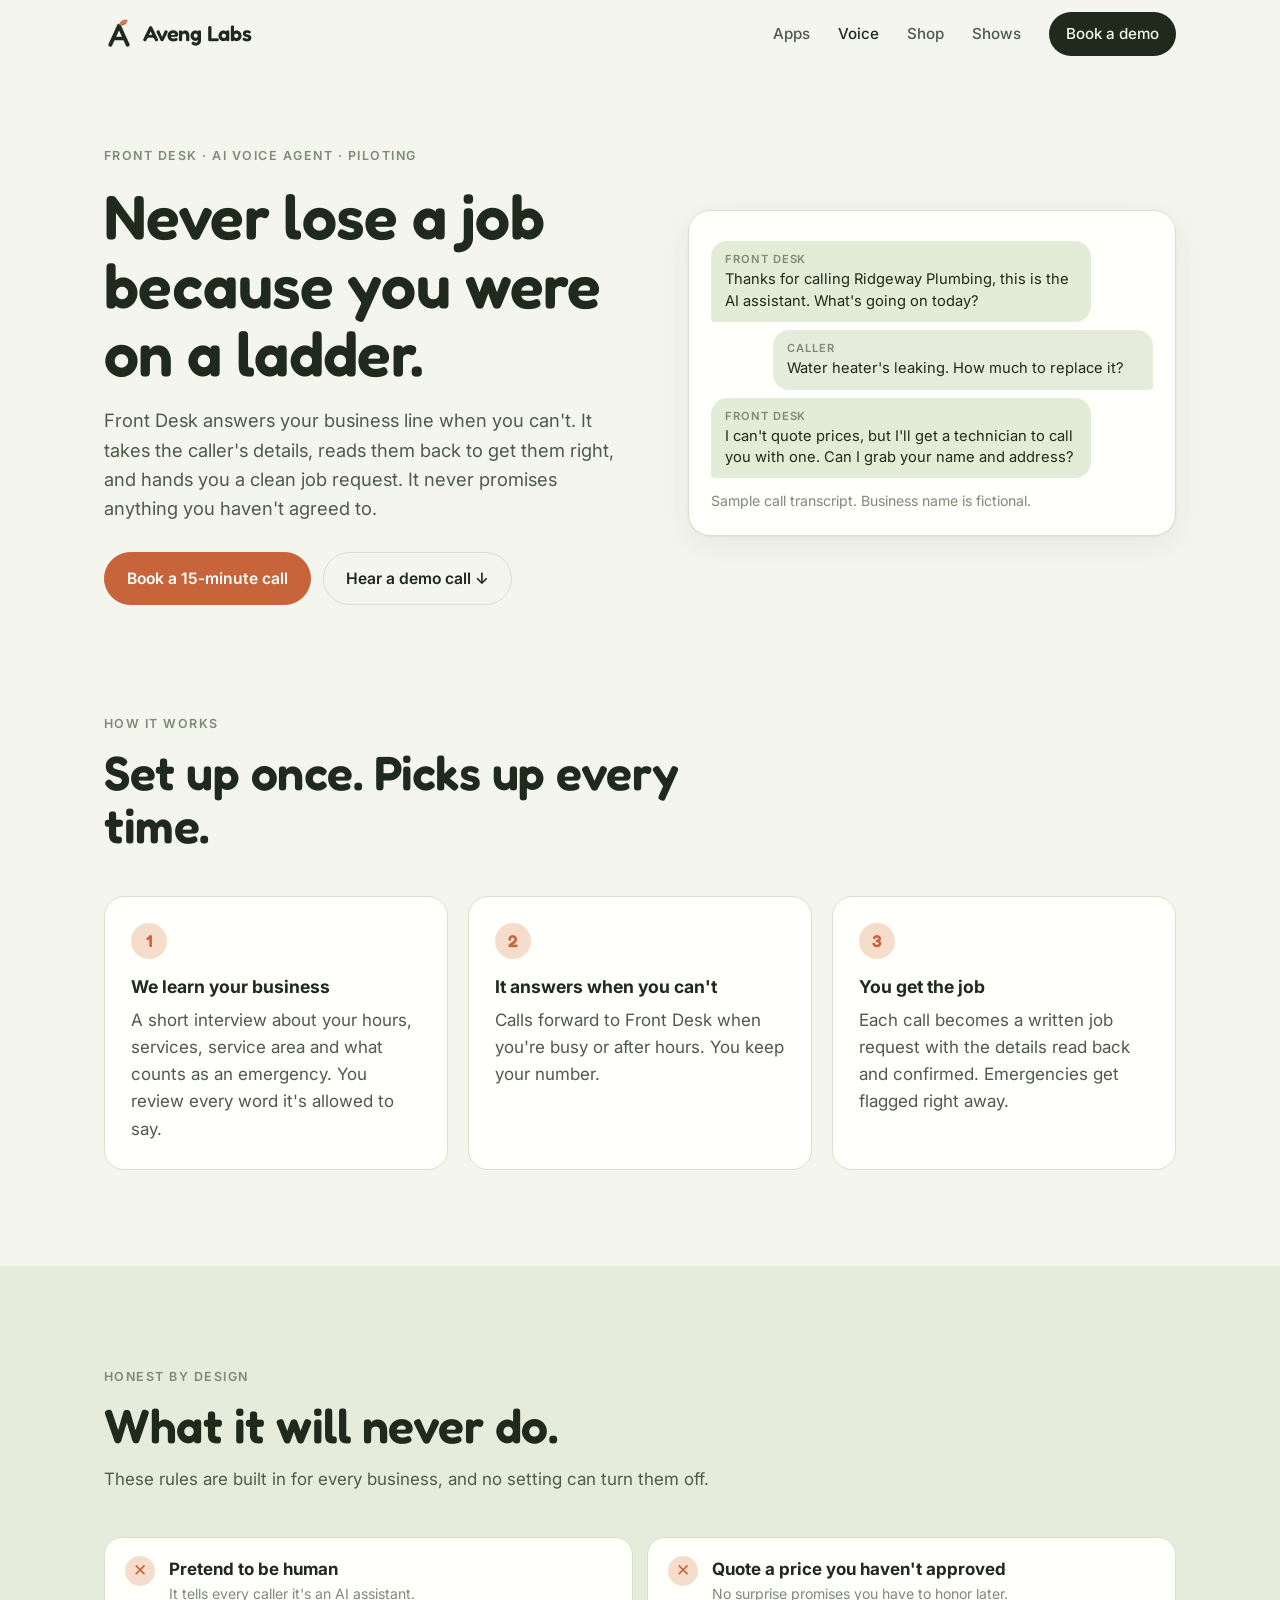
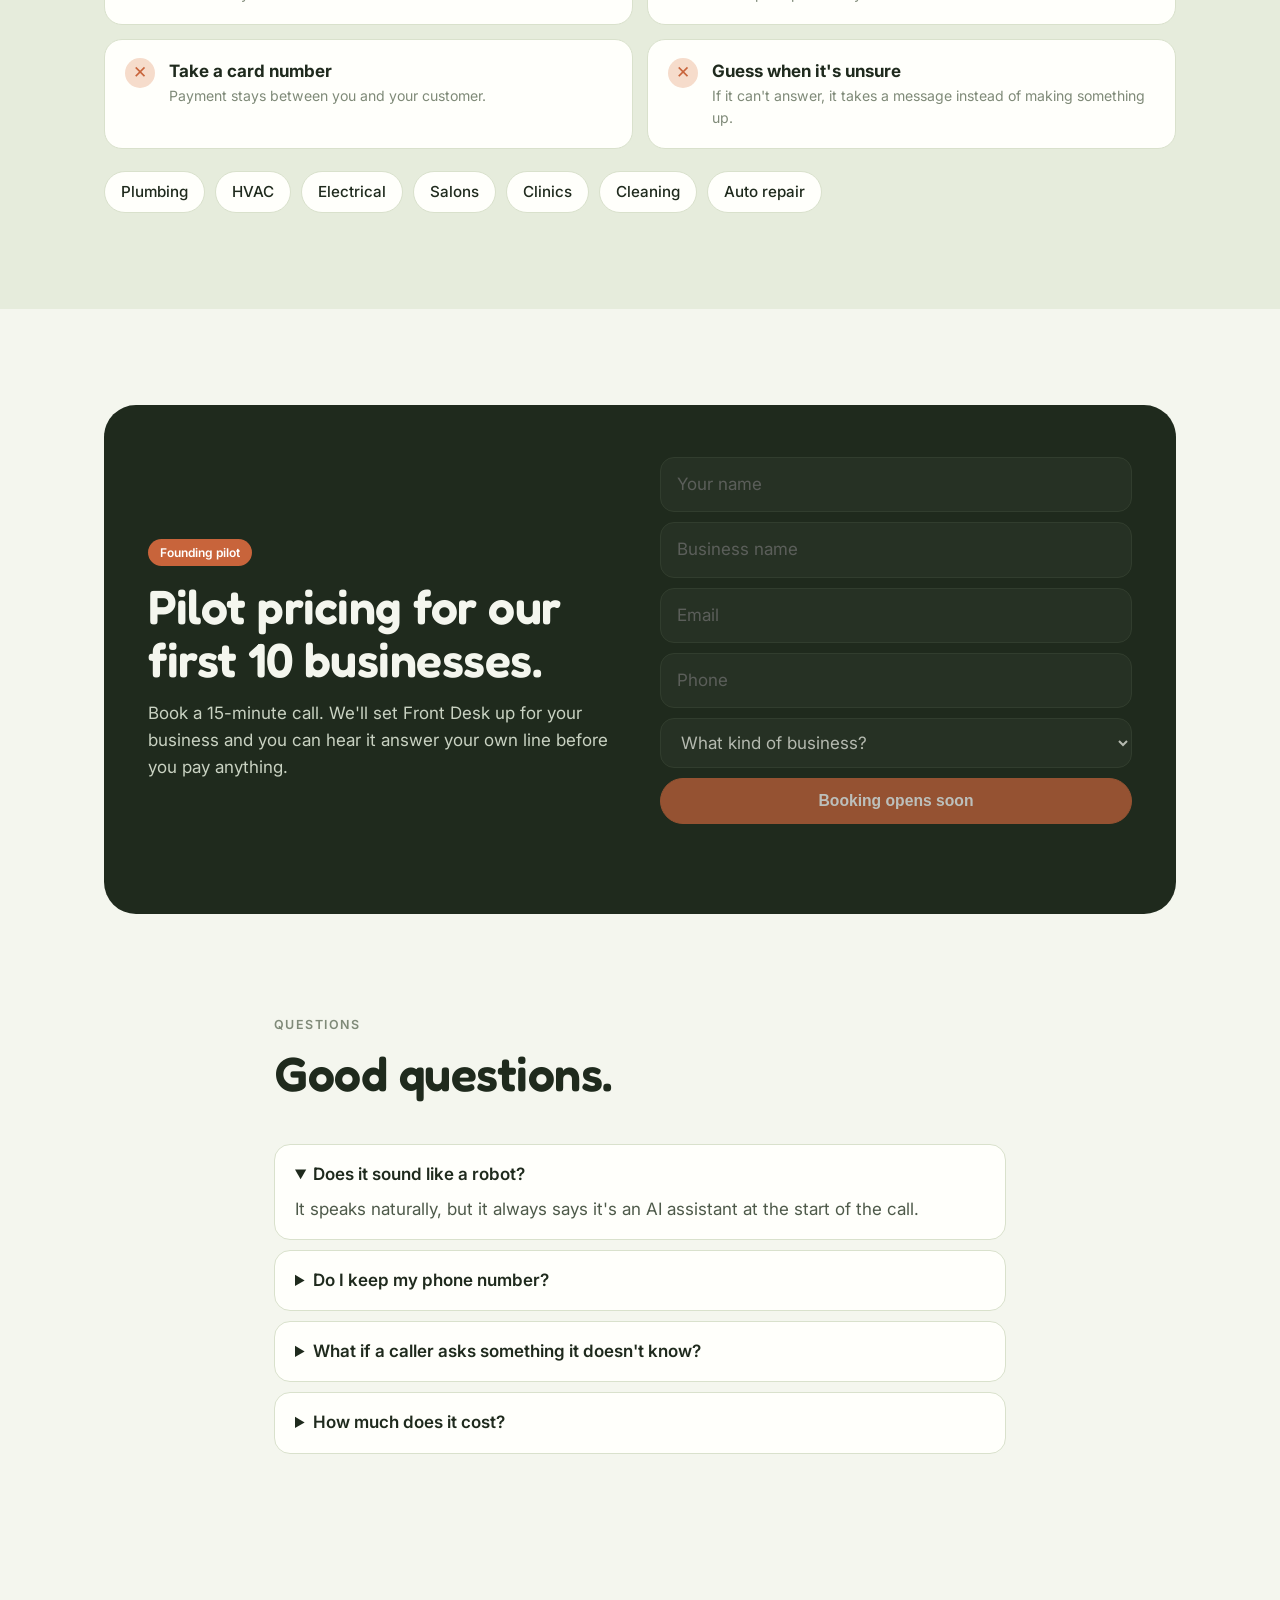
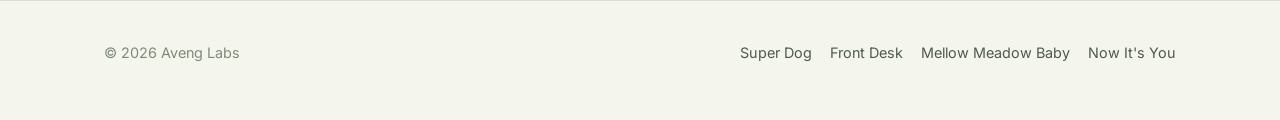
==== apps/front-desk.html @ a747bcb9 "feat: Front Desk page Co-Authored-By: Claude Opus 5.5 <noreply@anthropic.com>" ====
<!doctype html>
<html lang="en">
<head>
  <meta charset="utf-8">
  <meta name="viewport" content="width=device-width, initial-scale=1">
  <title>Front Desk: an AI front desk for local businesses</title>
  <meta name="description" content="Front Desk answers your business line when you can't. It takes the caller's details, reads them back, and hands you a clean job request. It never promises anything you haven't agreed to.">
  <meta property="og:title" content="Front Desk by Aveng Labs">
  <meta property="og:description" content="An AI front desk for local businesses. Never lose a job because you were on a ladder.">
  <meta property="og:image" content="https://vamshishakamuri.github.io/aveng-labs/img/brand/avatar-1024.png">
  <link rel="icon" href="../img/brand/favicon.svg" type="image/svg+xml">
  <link rel="icon" href="../img/brand/favicon-32.png" sizes="32x32" type="image/png">
  <link rel="apple-touch-icon" href="../img/brand/apple-touch-icon.png">
  <link rel="preconnect" href="https://fonts.googleapis.com">
  <link rel="preconnect" href="https://fonts.gstatic.com" crossorigin>
  <link href="https://fonts.googleapis.com/css2?family=Fredoka:wght@500;600&family=Inter:wght@400;500;600&display=swap" rel="stylesheet">
  <link rel="stylesheet" href="../styles.css">
</head>
<body>

<nav class="nav">
  <div class="wrap">
    <a class="brand" href="../"><svg xmlns="http://www.w3.org/2000/svg" viewBox="0 0 64 64" aria-hidden="true" focusable="false"><path d="M13.5 55 L32 14.5 L50.5 55" fill="none" stroke="#1f2a1d" stroke-width="8.5" stroke-linecap="round" stroke-linejoin="round"/><path d="M22 41.5 H42" fill="none" stroke="#1f2a1d" stroke-width="7.5" stroke-linecap="round"/><path d="M32.5 13 C33 5 40.5 0.5 50 1.5 C49.5 10.5 42 15.5 32.5 13 Z" fill="#c8643b"/><path d="M34 12 C38 9 42 6.5 46 4.5" fill="none" stroke="#f4c2a8" stroke-width="1.4" stroke-linecap="round"/></svg>
Aveng Labs</a>
    <div class="nav-links" id="site-menu">
      <a href="../#shelf">Apps</a>
      <a href="front-desk.html" aria-current="page">Voice</a>
      <a href="https://mellowmeadowbaby.com" target="_blank" rel="noopener">Shop</a>
      <a href="https://www.youtube.com/@NowItsYouShow" target="_blank" rel="noopener">Shows</a>
      <a class="btn btn-dark btn-sm" href="#book">Book a demo</a>
    </div>
    <button class="menu-btn" aria-label="Menu" aria-expanded="false" aria-controls="site-menu">☰</button>
  </div>
</nav>

<header class="fd-hero"><div class="wrap">
  <div>
    <span class="eyebrow">Front Desk · AI voice agent · Piloting</span>
    <h1>Never lose a job because you were on a ladder.</h1>
    <p class="lead">Front Desk answers your business line when you can't. It takes the caller's details, reads them back to get them right, and hands you a clean job request. It never promises anything you haven't agreed to.</p>
    <div class="ctas"><a class="btn btn-accent" href="#book">Book a 15-minute call</a><a class="btn btn-ghost" href="#demo">Hear a demo call ↓</a></div>
  </div>
  <div class="call" id="demo">
    <div class="call-top" data-player hidden><audio controls preload="none"></audio></div>
    <div class="bub ai"><span class="who">Front Desk</span>Thanks for calling Ridgeway Plumbing, this is the AI assistant. What's going on today?</div>
    <div class="bub caller"><span class="who">Caller</span>Water heater's leaking. How much to replace it?</div>
    <div class="bub ai"><span class="who">Front Desk</span>I can't quote prices, but I'll get a technician to call you with one. Can I grab your name and address?</div>
    <p class="small muted" style="margin-top:12px"><span data-demo-label>Sample call transcript</span>. Business name is fictional.</p>
  </div>
</div></header>

<section style="padding-top:40px"><div class="wrap">
  <div class="section-head"><span class="eyebrow">How it works</span><h2>Set up once. Picks up every time.</h2></div>
  <div class="steps">
    <div class="step"><span class="num">1</span><b>We learn your business</b><p class="muted">A short interview about your hours, services, service area and what counts as an emergency. You review every word it's allowed to say.</p></div>
    <div class="step"><span class="num">2</span><b>It answers when you can't</b><p class="muted">Calls forward to Front Desk when you're busy or after hours. You keep your number.</p></div>
    <div class="step"><span class="num">3</span><b>You get the job</b><p class="muted">Each call becomes a written job request with the details read back and confirmed. Emergencies get flagged right away.</p></div>
  </div>
</div></section>

<section style="background:var(--bg-2)"><div class="wrap">
  <div class="section-head"><span class="eyebrow">Honest by design</span><h2>What it will never do.</h2><p class="muted">These rules are built in for every business, and no setting can turn them off.</p></div>
  <div class="nevers">
    <div class="never"><span class="x">✕</span><div><b>Pretend to be human</b><p class="small muted">It tells every caller it's an AI assistant.</p></div></div>
    <div class="never"><span class="x">✕</span><div><b>Quote a price you haven't approved</b><p class="small muted">No surprise promises you have to honor later.</p></div></div>
    <div class="never"><span class="x">✕</span><div><b>Take a card number</b><p class="small muted">Payment stays between you and your customer.</p></div></div>
    <div class="never"><span class="x">✕</span><div><b>Guess when it's unsure</b><p class="small muted">If it can't answer, it takes a message instead of making something up.</p></div></div>
  </div>
  <div class="trades"><span>Plumbing</span><span>HVAC</span><span>Electrical</span><span>Salons</span><span>Clinics</span><span>Cleaning</span><span>Auto repair</span></div>
</div></section>

<section id="book"><div class="wrap"><div class="offer">
  <div><span class="tag-pill">Founding pilot</span><h2>Pilot pricing for our first 10 businesses.</h2><p style="margin-top:14px">Book a 15-minute call. We'll set Front Desk up for your business and you can hear it answer your own line before you pay anything.</p></div>
  <form data-form="front-desk">
    <input name="name" required placeholder="Your name" aria-label="Your name" autocomplete="name">
    <input name="business" placeholder="Business name" aria-label="Business name" autocomplete="organization">
    <input name="email" type="email" required placeholder="Email" aria-label="Email" autocomplete="email">
    <input name="phone" type="tel" placeholder="Phone" aria-label="Phone" autocomplete="tel">
    <select name="type" aria-label="What kind of business?"><option value="">What kind of business?</option><option>Plumbing</option><option>HVAC</option><option>Electrical</option><option>Salon</option><option>Clinic</option><option>Cleaning</option><option>Auto repair</option><option>Other</option></select>
    <button class="btn" type="submit">Request a call</button>
    <p class="form-msg" role="status"></p>
  </form>
</div></div></section>

<section class="fd-faq" style="padding-top:0"><div class="wrap" style="max-width:780px">
  <div class="section-head"><span class="eyebrow">Questions</span><h2>Good questions.</h2></div>
  <details open><summary>Does it sound like a robot?</summary><p>It speaks naturally, but it always says it's an AI assistant at the start of the call.</p></details>
  <details><summary>Do I keep my phone number?</summary><p>Yes. You forward calls to Front Desk when you're busy or after hours.</p></details>
  <details><summary>What if a caller asks something it doesn't know?</summary><p>It takes a message and passes it to you. It won't guess.</p></details>
  <details><summary>How much does it cost?</summary><p>We're in pilot. Founding businesses get pilot pricing, which we'll go through on the call.</p></details>
</div></section>

<footer>
  <div class="wrap">
    <span>© 2026 Aveng Labs</span>
    <span><a href="super-dog.html">Super Dog</a><a href="front-desk.html">Front Desk</a><a href="https://mellowmeadowbaby.com" target="_blank" rel="noopener">Mellow Meadow Baby</a><a href="https://www.youtube.com/@NowItsYouShow" target="_blank" rel="noopener">Now It's You</a></span>
  </div>
</footer>

<script type="module" src="../js/site.js"></script>
</body>
</html>
---- styles.css ----
:root {
  --bg: #f4f6ee;
  --bg-2: #e6ecdc;
  --card: #fffffb;
  --ink: #1f2a1d;
  --ink-2: #4e5a4a;
  --ink-3: #7f8a78;
  --line: #d9e1cc;
  --accent: #c8643b;
  --accent-ink: #ffffff;
  --t1: #e3ecd6;
  --t2: #f6dccb;
  --t3: #f3e7b8;
  --dog: #dcecff;
  --water: #e3ecd6;
  --warm: #f6dccb;
  --mint: #dfeadb;
  --rose: #f3e7b8;
  --radius: 22px;
  --shadow: 0 1px 2px rgba(40, 50, 30, .05), 0 8px 30px rgba(40, 50, 30, .07);
  --max: 1120px;
}

* { box-sizing: border-box; margin: 0; }
html { scroll-behavior: smooth; }
body {
  background: var(--bg);
  color: var(--ink);
  font: 17px/1.6 "Inter", system-ui, -apple-system, sans-serif;
  -webkit-font-smoothing: antialiased;
  overflow-x: hidden;
}
img { max-width: 100%; display: block; }
a { color: inherit; }
h1, h2, h3, .brand { font-family: "Fredoka", "Inter", sans-serif; font-weight: 600; letter-spacing: -.01em; line-height: 1.1; }
h1 { font-size: clamp(2.6rem, 6.5vw, 4.6rem); }
h2 { font-size: clamp(2rem, 4.4vw, 3rem); }
h3 { font-size: 1.35rem; }

.wrap { max-width: var(--max); margin: 0 auto; padding: 0 24px; }
@media (max-width: 600px) { .wrap { padding: 0 16px; } }

.eyebrow { display: inline-block; font-size: .78rem; font-weight: 600; letter-spacing: .12em; text-transform: uppercase; color: var(--ink-3); }
.muted { color: var(--ink-2); }
.small { font-size: .88rem; color: var(--ink-3); }

/* nav */
.nav { position: sticky; top: 0; z-index: 20; background: color-mix(in srgb, var(--bg) 90%, transparent); backdrop-filter: blur(12px); border-bottom: 1px solid transparent; }
.nav.scrolled { border-color: var(--line); }
.nav .wrap { display: flex; align-items: center; justify-content: space-between; height: 68px; }
.brand { font-size: 1.35rem; text-decoration: none; display: flex; align-items: center; gap: 10px; }
.brand-dot { width: 28px; height: 28px; border-radius: 9px; background: var(--ink); display: grid; place-items: center; color: var(--bg); font-size: .95rem; }
.nav-links { display: flex; gap: 28px; align-items: center; }
.nav-links a { text-decoration: none; color: var(--ink-2); font-size: .95rem; font-weight: 500; }
.nav-links a:hover { color: var(--ink); }
.nav-links a.btn-dark, .nav-links a.btn-dark:hover { color: var(--bg); }

/* buttons */
.btn { display: inline-flex; align-items: center; gap: 8px; padding: 13px 22px; border-radius: 999px; font-weight: 600; font-size: .98rem; text-decoration: none; border: 1px solid transparent; cursor: pointer; transition: transform .15s, box-shadow .15s, background .15s; }
.btn:hover { transform: translateY(-1px); }
.btn-dark { background: var(--ink); color: var(--bg); }
.btn-dark:hover { box-shadow: 0 8px 22px rgba(31, 26, 20, .22); }
.btn-ghost { background: transparent; border-color: var(--line); color: var(--ink); }
.btn-ghost:hover { background: var(--card); }
.btn-sm { padding: 9px 16px; font-size: .9rem; }

/* hero */
.hero { position: relative; padding: 96px 0 150px; text-align: center; overflow: hidden; }
.hero::before { content: ""; position: absolute; inset: -20% -10% auto; height: 120%; background: radial-gradient(closest-side, #fff 0%, transparent 70%); z-index: -1; }
.hero p.lead { font-size: 1.2rem; color: var(--ink-2); max-width: 560px; margin: 22px auto 34px; }
.hero h1 em { font-style: normal; color: var(--accent); }
.hero-ctas { display: flex; gap: 12px; justify-content: center; flex-wrap: wrap; }

/* pets walking along the bottom of the hero */
.parade { position: absolute; left: 0; right: 0; bottom: 14px; height: 96px; pointer-events: none; }
.parade::after { content: ""; position: absolute; left: 0; right: 0; bottom: 6px; border-bottom: 2px dashed var(--line); }
.walker { position: absolute; bottom: 4px; left: -140px; width: 108px; animation: walk 26s linear infinite; }
.walker img { width: 100%; animation: hop .42s ease-in-out infinite alternate; transform-origin: bottom center; }
.walker:nth-child(2) { animation-delay: -5.2s; width: 96px; }
.walker:nth-child(3) { animation-delay: -10.4s; width: 92px; }
.walker:nth-child(4) { animation-delay: -15.6s; width: 84px; }
.walker:nth-child(5) { animation-delay: -20.8s; width: 100px; }
@keyframes walk { to { transform: translateX(calc(100vw + 280px)); } }
@keyframes hop { to { transform: translateY(-5px) rotate(1.5deg); } }
@media (prefers-reduced-motion: reduce) { .walker, .walker img { animation: none; } .walker { position: static; display: inline-block; } .parade { display: flex; justify-content: center; gap: 12px; } }

/* sections */
section { padding: 96px 0; }
.section-head { max-width: 640px; margin-bottom: 44px; }
.section-head h2 { margin: 10px 0 14px; }
.section-head.center { margin-left: auto; margin-right: auto; text-align: center; }

.app-top { display: flex; align-items: center; gap: 14px; }
.app-icon { width: 56px; height: 56px; border-radius: 14px; background: var(--bg-2); flex: none; }
.app-icon.placeholder { display: grid; place-items: center; font-size: 1.5rem; }
.tags { display: flex; gap: 8px; flex-wrap: wrap; }
.tag { font-size: .76rem; font-weight: 600; padding: 4px 10px; border-radius: 999px; background: var(--bg-2); color: var(--ink-2); }
.tag.free { background: var(--mint); color: #1e6b41; }
.price { font-family: "Fredoka", sans-serif; font-size: 1.1rem; font-weight: 600; }

/* bento */
.bento { display: grid; grid-template-columns: repeat(6, 1fr); gap: 18px; }
.tile { background: var(--card); border: 1px solid var(--line); border-radius: var(--radius); padding: 28px; box-shadow: var(--shadow); overflow: hidden; position: relative; }
.tile h3 { margin-bottom: 8px; }
.tile p { color: var(--ink-2); font-size: .97rem; }
.span-2 { grid-column: span 2; } .span-3 { grid-column: span 3; } .span-4 { grid-column: span 4; } .span-6 { grid-column: span 6; }
@media (max-width: 900px) { .bento { grid-template-columns: 1fr 1fr; } .span-2, .span-3 { grid-column: span 1; } .span-4, .span-6 { grid-column: span 2; } }
@media (max-width: 600px) { .bento { grid-template-columns: 1fr; } .span-2, .span-3, .span-4, .span-6 { grid-column: span 1; } }
.tile.water { background: var(--water); border-color: #cfdcbe; }
.tile.warm { background: var(--warm); border-color: #efc6ad; }
.tile.mint { background: var(--mint); border-color: #c9dcc3; }
.tile.rose { background: var(--rose); border-color: #e6d593; }
.big-num { font-family: "Fredoka", sans-serif; font-size: 3.4rem; font-weight: 600; line-height: 1; margin-bottom: 10px; }

/* mock reminder card */
.reminder { margin-top: 20px; background: #fff; border-radius: 16px; padding: 14px 16px; display: flex; gap: 12px; align-items: center; box-shadow: var(--shadow); max-width: 320px; }
.reminder img { width: 54px; }
.reminder b { display: block; font-size: .95rem; }
.reminder span { font-size: .85rem; color: var(--ink-3); }
.cups { display: flex; gap: 6px; margin-top: 18px; flex-wrap: wrap; }
.cup { width: 26px; height: 32px; border-radius: 4px 4px 9px 9px; border: 2px solid #7fb1ee; position: relative; overflow: hidden; background: #fff; }
.cup.full::after { content: ""; position: absolute; left: 0; right: 0; bottom: 0; height: 70%; background: #7fb1ee; }

/* cursor demo */
.cursor-demo { position: relative; height: 150px; margin-top: 16px; border-radius: 16px; background: rgba(255, 255, 255, .6); cursor: none; overflow: hidden; }
.cursor-demo .pet { position: absolute; width: 92px; left: 30px; top: 40px; transition: transform .08s linear; pointer-events: none; }
.cursor-demo .fake-cursor { position: absolute; width: 18px; pointer-events: none; left: 60%; top: 40%; }
.cursor-demo .hint { position: absolute; right: 14px; bottom: 10px; font-size: .78rem; color: var(--ink-3); }

/* pets */
.pets { display: grid; grid-template-columns: repeat(5, 1fr); gap: 16px; }
@media (max-width: 900px) { .pets { grid-template-columns: repeat(3, 1fr); } }
@media (max-width: 560px) { .pets { grid-template-columns: repeat(2, 1fr); } }
.pet-card { background: var(--card); border: 1px solid var(--line); border-radius: var(--radius); padding: 18px 14px 18px; text-align: center; box-shadow: var(--shadow); }
.pet-card .pose { position: relative; aspect-ratio: 280 / 248; }
.pet-card .pose img { position: absolute; inset: 0; width: 100%; transition: opacity .2s; }
.pet-card .pose img.alt { opacity: 0; }
.pet-card:hover .pose img.alt { opacity: 1; }
.pet-card:hover .pose img.main { opacity: 0; }
.pet-card b { font-family: "Fredoka", sans-serif; font-size: 1.15rem; display: block; margin-top: 8px; }
.pet-card span { font-size: .85rem; color: var(--ink-3); }

/* product hero */
.p-hero { padding: 72px 0 60px; }
.p-hero .wrap { display: grid; grid-template-columns: 1.05fr 1fr; gap: 48px; align-items: center; }
@media (max-width: 860px) { .p-hero { padding-top: 32px; } .p-hero .wrap { grid-template-columns: 1fr; gap: 28px; } .p-hero .wrap .art { order: -1; aspect-ratio: 16 / 9; } .p-hero .wrap .art img { width: 46%; } }
@media (max-width: 600px) { .hero h1 br { display: none; } .hero { padding-top: 64px; } }
.p-hero .art { background: var(--dog); border-radius: 32px; aspect-ratio: 1 / .85; display: grid; place-items: center; position: relative; overflow: hidden; }
.p-hero .art img { width: 68%; filter: drop-shadow(0 20px 20px rgba(30, 60, 100, .15)); animation: hop 1.6s ease-in-out infinite alternate; }
.p-hero h1 { margin: 14px 0 18px; }
.p-hero .lead { font-size: 1.18rem; color: var(--ink-2); margin-bottom: 28px; }

/* downloads */
.downloads { display: grid; grid-template-columns: repeat(3, 1fr); gap: 16px; }
@media (max-width: 820px) { .downloads { grid-template-columns: 1fr; } }
.dl { background: var(--card); border: 1px solid var(--line); border-radius: var(--radius); padding: 24px; display: flex; flex-direction: column; gap: 10px; box-shadow: var(--shadow); }
.dl.mine { border-color: var(--ink); box-shadow: 0 0 0 1px var(--ink), var(--shadow); }
.dl .os { font-family: "Fredoka", sans-serif; font-size: 1.3rem; font-weight: 600; display: flex; align-items: center; justify-content: space-between; }
.dl .you { font-family: "Inter", sans-serif; font-size: .72rem; font-weight: 600; background: var(--ink); color: var(--bg); padding: 3px 9px; border-radius: 999px; display: none; }
.dl.mine .you { display: inline-block; }
.dl a.file { display: flex; justify-content: space-between; text-decoration: none; padding: 10px 14px; background: var(--bg); border-radius: 12px; font-size: .92rem; font-weight: 500; }
.dl a.file:hover { background: var(--bg-2); }
.dl .note { font-size: .84rem; color: var(--ink-3); }

/* buy */
.buy-card { display: grid; grid-template-columns: 1fr 1.1fr; max-width: 860px; margin: 0 auto; background: var(--card); border: 1px solid var(--line); border-radius: 32px; overflow: hidden; box-shadow: var(--shadow); }
.buy-left { background: linear-gradient(160deg, var(--water), #f4f9ff); display: grid; place-items: center; padding: 32px; }
.buy-left img { width: 80%; max-width: 280px; filter: drop-shadow(0 18px 18px rgba(30, 60, 100, .14)); }
.buy-right { padding: 40px; display: flex; flex-direction: column; gap: 18px; }
.buy-price { font-family: "Fredoka", sans-serif; font-size: 3.2rem; font-weight: 600; line-height: 1; }
.buy-price span { font-family: "Inter", sans-serif; font-size: 1rem; font-weight: 500; color: var(--ink-3); }
.buy-list { list-style: none; padding: 0; display: grid; gap: 10px; }
.buy-list li { padding-left: 30px; position: relative; color: var(--ink-2); }
.buy-list li::before { content: "✓"; position: absolute; left: 0; top: 0; width: 20px; height: 20px; border-radius: 50%; background: var(--mint); color: #1e6b41; font-size: .75rem; font-weight: 700; display: grid; place-items: center; margin-top: 3px; }
.setup { max-width: 1000px; margin: 64px auto 0; text-align: center; }
.setup .dl { text-align: left; }
@media (max-width: 760px) { .buy-card { grid-template-columns: 1fr; } .buy-left { padding: 24px; } .buy-left img { width: 46%; } .buy-right { padding: 28px 22px; } }
.tag.price-tag { background: var(--ink); color: var(--bg); }

/* faq */
.faq { max-width: 760px; margin: 0 auto; }
.faq details { border-bottom: 1px solid var(--line); padding: 20px 0; }
.faq summary { font-weight: 600; cursor: pointer; list-style: none; display: flex; justify-content: space-between; gap: 16px; }
.faq summary::after { content: "+"; font-size: 1.3rem; line-height: 1; color: var(--ink-3); }
.faq details[open] summary::after { content: "–"; }
.faq details p { margin-top: 10px; color: var(--ink-2); }

/* about / notify */
.split { display: grid; grid-template-columns: 1fr 1fr; gap: 48px; align-items: center; }
@media (max-width: 820px) { .split { grid-template-columns: 1fr; } }
.principles { display: grid; gap: 14px; }
.principle { display: flex; gap: 14px; align-items: flex-start; background: var(--card); border: 1px solid var(--line); border-radius: 16px; padding: 18px; }
.principle .n { font-family: "Fredoka", sans-serif; font-weight: 600; color: var(--accent); }
.notify { background: var(--ink); color: var(--bg); border-radius: 32px; padding: 56px 40px; text-align: center; }
.notify p { color: #cfc6ba; max-width: 480px; margin: 12px auto 28px; }
.notify form { display: flex; gap: 10px; justify-content: center; flex-wrap: wrap; }
.notify input { padding: 13px 18px; border-radius: 999px; border: 1px solid #3a4636; background: #2a3527; color: var(--bg); font: inherit; min-width: 0; width: 280px; max-width: 100%; }
.notify .btn { background: var(--bg); color: var(--ink); }
@media (max-width: 600px) { .notify { padding: 40px 20px; border-radius: 24px; } }

/* footer */
footer { padding: 40px 0 56px; border-top: 1px solid var(--line); margin-top: 40px; }
footer .wrap { display: flex; justify-content: space-between; gap: 20px; flex-wrap: wrap; font-size: .9rem; color: var(--ink-3); }
footer a { color: var(--ink-2); text-decoration: none; margin-left: 18px; }
footer a:first-child { margin-left: 0; }

/* ---------- Shared: logo, menu, buttons, forms ---------- */
.brand { display: flex; align-items: center; gap: 9px; text-decoration: none; }
.brand svg { width: 30px; height: 30px; flex: none; }
.menu-btn { display: none; border: 1px solid var(--line); background: var(--card); color: var(--ink); border-radius: 12px; width: 42px; height: 42px; font-size: 1.2rem; cursor: pointer; }
.nav-links a[aria-current="page"] { color: var(--ink); }
@media (max-width: 680px) {
  .nav-links { flex-wrap: wrap; gap: 14px; }
  html.js .menu-btn { display: grid; place-items: center; }
  html.js .nav-links { display: none; }
  html.js #site-menu.open { display: flex; flex-direction: column; align-items: stretch; gap: 4px; position: absolute; top: 68px; left: 0; right: 0; padding: 12px 16px 18px; background: var(--card); border-bottom: 1px solid var(--line); box-shadow: var(--shadow); }
  html.js #site-menu.open a { padding: 10px 4px; font-size: 1.05rem; }
  html.js #site-menu.open a.btn { justify-content: center; margin-top: 6px; padding: 12px 18px; }
}
:focus-visible { outline: 3px solid var(--accent); outline-offset: 2px; }
.btn-accent { background: var(--accent); color: var(--accent-ink); border-color: var(--accent); }
.btn-accent:hover { box-shadow: 0 8px 22px rgba(200, 100, 59, .28); }
button:disabled, input:disabled, select:disabled { cursor: not-allowed; opacity: .7; }
.form-msg { margin-top: 10px; font-size: .92rem; min-height: 1.2em; }
.form-msg.error { color: #f3b49a; }
@media (prefers-reduced-motion: reduce) {
  .p-hero .art img, .wave span { animation: none !important; }
}

/* ---------- Home: shelf and principles ---------- */
.hero { padding-bottom: 150px; }
.hero h1 { margin-top: 16px; }
.hero h1 em, .fd-hero h1 em { font-style: normal; color: var(--accent); }
#shelf { padding-top: 40px; }
.shelf { display: grid; grid-template-columns: repeat(2, minmax(0, 1fr)); gap: 22px; }
@media (max-width: 760px) { .shelf { grid-template-columns: 1fr; } }
.shelf .tile { padding: 0; display: flex; flex-direction: column; text-decoration: none; transition: transform .2s; }
.shelf .tile:hover { transform: translateY(-4px); }
.shelf .tile .pic { height: 220px; display: grid; place-items: center; position: relative; overflow: hidden; }
.shelf .tile .pic img.pet { height: 78%; width: auto; filter: drop-shadow(0 14px 14px rgba(30, 40, 60, .15)); }
.shelf .tile .pic img.photo { width: 100%; height: 100%; object-fit: cover; object-position: center 35%; }
.shelf .tile .body { padding: 24px 26px 26px; display: flex; flex-direction: column; gap: 10px; flex: 1; }
.shelf .tile .top { display: flex; align-items: center; justify-content: space-between; gap: 10px; }
.shelf .tile h3 { font-size: 1.55rem; margin: 0; }
.shelf .tile p { margin: 0; }
.status { font-size: .75rem; font-weight: 600; padding: 4px 11px; border-radius: 999px; }
.go { margin-top: auto; padding-top: 6px; font-weight: 600; font-size: .95rem; color: var(--ink); }
.c-dog .pic { background: var(--dog); } .c-dog .status { background: var(--ink); color: var(--bg); }
.c-desk .pic { background: var(--t1); } .c-desk .status { background: #cfe6cc; color: #2c5a2a; }
.c-shop .pic { background: var(--t3); } .c-shop .status { background: #f8e3a3; color: #6d5410; }
.c-show .pic { background: #1d1a17; } .c-show .status { background: #fbd5c9; color: #8a3519; }
.c-show .pic img.thumb { width: 100%; height: 100%; object-fit: cover; opacity: .95; }
.c-show .play { position: absolute; inset: 0; margin: auto; width: 62px; height: 62px; border-radius: 50%; background: rgba(255, 255, 255, .95); color: var(--ink); display: grid; place-items: center; font-size: 1.3rem; padding-left: 4px; }
.phone { font-size: 2.8rem; margin-right: 14px; }
.c-desk .pic { grid-auto-flow: column; }
.wave { display: flex; gap: 5px; align-items: center; height: 70px; }
.wave span { width: 7px; border-radius: 4px; background: var(--accent); animation: wave 1s ease-in-out infinite alternate; }
.wave span:nth-child(odd) { animation-delay: -.5s; }
@keyframes wave { from { height: 14px; } to { height: 64px; } }
.principles3 { display: grid; grid-template-columns: repeat(3, minmax(0, 1fr)); gap: 18px; }
@media (max-width: 760px) { .principles3 { grid-template-columns: 1fr; } }
.pr { background: var(--card); border: 1px solid var(--line); border-radius: 18px; padding: 22px; }
.pr .n { font-family: "Fredoka", sans-serif; color: var(--accent); font-size: 1.1rem; }
.pr b { display: block; margin: 6px 0 4px; font-size: 1.05rem; }
.notify .form-msg { flex-basis: 100%; color: #c9d2c2; }

/* ---------- Front Desk page ---------- */
.fd-hero{padding:72px 0 64px}
  .fd-hero .wrap{display:grid;grid-template-columns:1.1fr 1fr;gap:48px;align-items:center}
  @media (max-width:860px){.fd-hero .wrap{grid-template-columns:1fr}}
  .fd-hero h1{font-size:clamp(2.4rem,5.4vw,3.9rem);margin:14px 0 18px}
  .fd-hero .lead{font-size:1.15rem;color:var(--ink-2);max-width:520px}
  .ctas{display:flex;gap:12px;flex-wrap:wrap;margin-top:28px}
  .call{background:var(--card);border:1px solid var(--line);border-radius:var(--radius);box-shadow:var(--shadow);padding:22px}
  .call-top{display:flex;align-items:center;gap:12px;margin-bottom:16px}
  .pbtn{width:48px;height:48px;border-radius:50%;background:var(--accent);color:#fff;display:grid;place-items:center;border:0;font-size:1.05rem;padding-left:3px;flex:none}
  .bar{flex:1;height:6px;border-radius:4px;background:var(--bg-2);position:relative}
  .bar i{position:absolute;left:0;top:0;bottom:0;width:34%;background:var(--accent);border-radius:4px}
  .time{font-size:.8rem;color:var(--ink-3);font-variant-numeric:tabular-nums}
  .bub{max-width:86%;padding:10px 14px;border-radius:16px;font-size:.92rem;margin:8px 0;line-height:1.45}
  .bub.ai{background:var(--t1);border-bottom-left-radius:4px}
  .bub.caller{background:var(--bg-2);margin-left:auto;border-bottom-right-radius:4px}
  .who{font-size:.7rem;font-weight:600;letter-spacing:.08em;text-transform:uppercase;color:var(--ink-3);display:block;margin-bottom:2px}
  .steps{display:grid;grid-template-columns:repeat(3,minmax(0,1fr));gap:20px}
  @media (max-width:860px){.steps{grid-template-columns:1fr}}
  .step{background:var(--card);border:1px solid var(--line);border-radius:20px;padding:26px}
  .step .num{width:36px;height:36px;border-radius:50%;background:var(--t2);color:var(--accent);display:grid;place-items:center;font-family:Fredoka;font-weight:600;margin-bottom:14px}
  .step b{font-size:1.1rem;display:block;margin-bottom:6px}
  .nevers{display:grid;grid-template-columns:repeat(2,minmax(0,1fr));gap:14px}
  @media (max-width:760px){.nevers{grid-template-columns:1fr}}
  .never{display:flex;gap:14px;align-items:flex-start;background:var(--card);border:1px solid var(--line);border-radius:18px;padding:18px 20px}
  .never .x{flex:none;width:30px;height:30px;border-radius:50%;background:var(--t2);color:var(--accent);display:grid;place-items:center;font-weight:700}
  .trades{display:flex;flex-wrap:wrap;gap:10px;margin-top:22px}
  .trades span{background:var(--card);border:1px solid var(--line);border-radius:999px;padding:8px 16px;font-weight:500;font-size:.95rem}
  .offer{background:var(--ink);color:var(--bg);border-radius:32px;padding:52px 44px;display:grid;grid-template-columns:1fr 1fr;gap:40px;align-items:center}
  @media (max-width:860px){.offer{grid-template-columns:1fr;padding:36px 24px}}
  .offer h2{color:var(--bg)} .offer p{color:#c9d2c2}
  .offer form{display:grid;gap:10px}
  .offer input,.offer select{width:100%;padding:13px 16px;border-radius:14px;border:1px solid #3a4636;background:#2a3527;color:#f4f6ee;font:inherit}
  .offer .btn{background:var(--accent);color:#fff;border-color:var(--accent);justify-content:center}
  .offer .form-msg{color:#c9d2c2}
  .tag-pill{display:inline-block;background:var(--accent);color:#fff;font-size:.75rem;font-weight:600;padding:4px 12px;border-radius:999px;margin-bottom:14px}
  .fd-faq details{background:var(--card);border:1px solid var(--line);border-radius:16px;padding:16px 20px;margin-bottom:10px}
  .fd-faq summary{font-weight:600;cursor:pointer}
  .fd-faq details p{margin-top:8px;color:var(--ink-2)}
[hidden] { display: none !important; }
.call-top audio { width: 100%; }
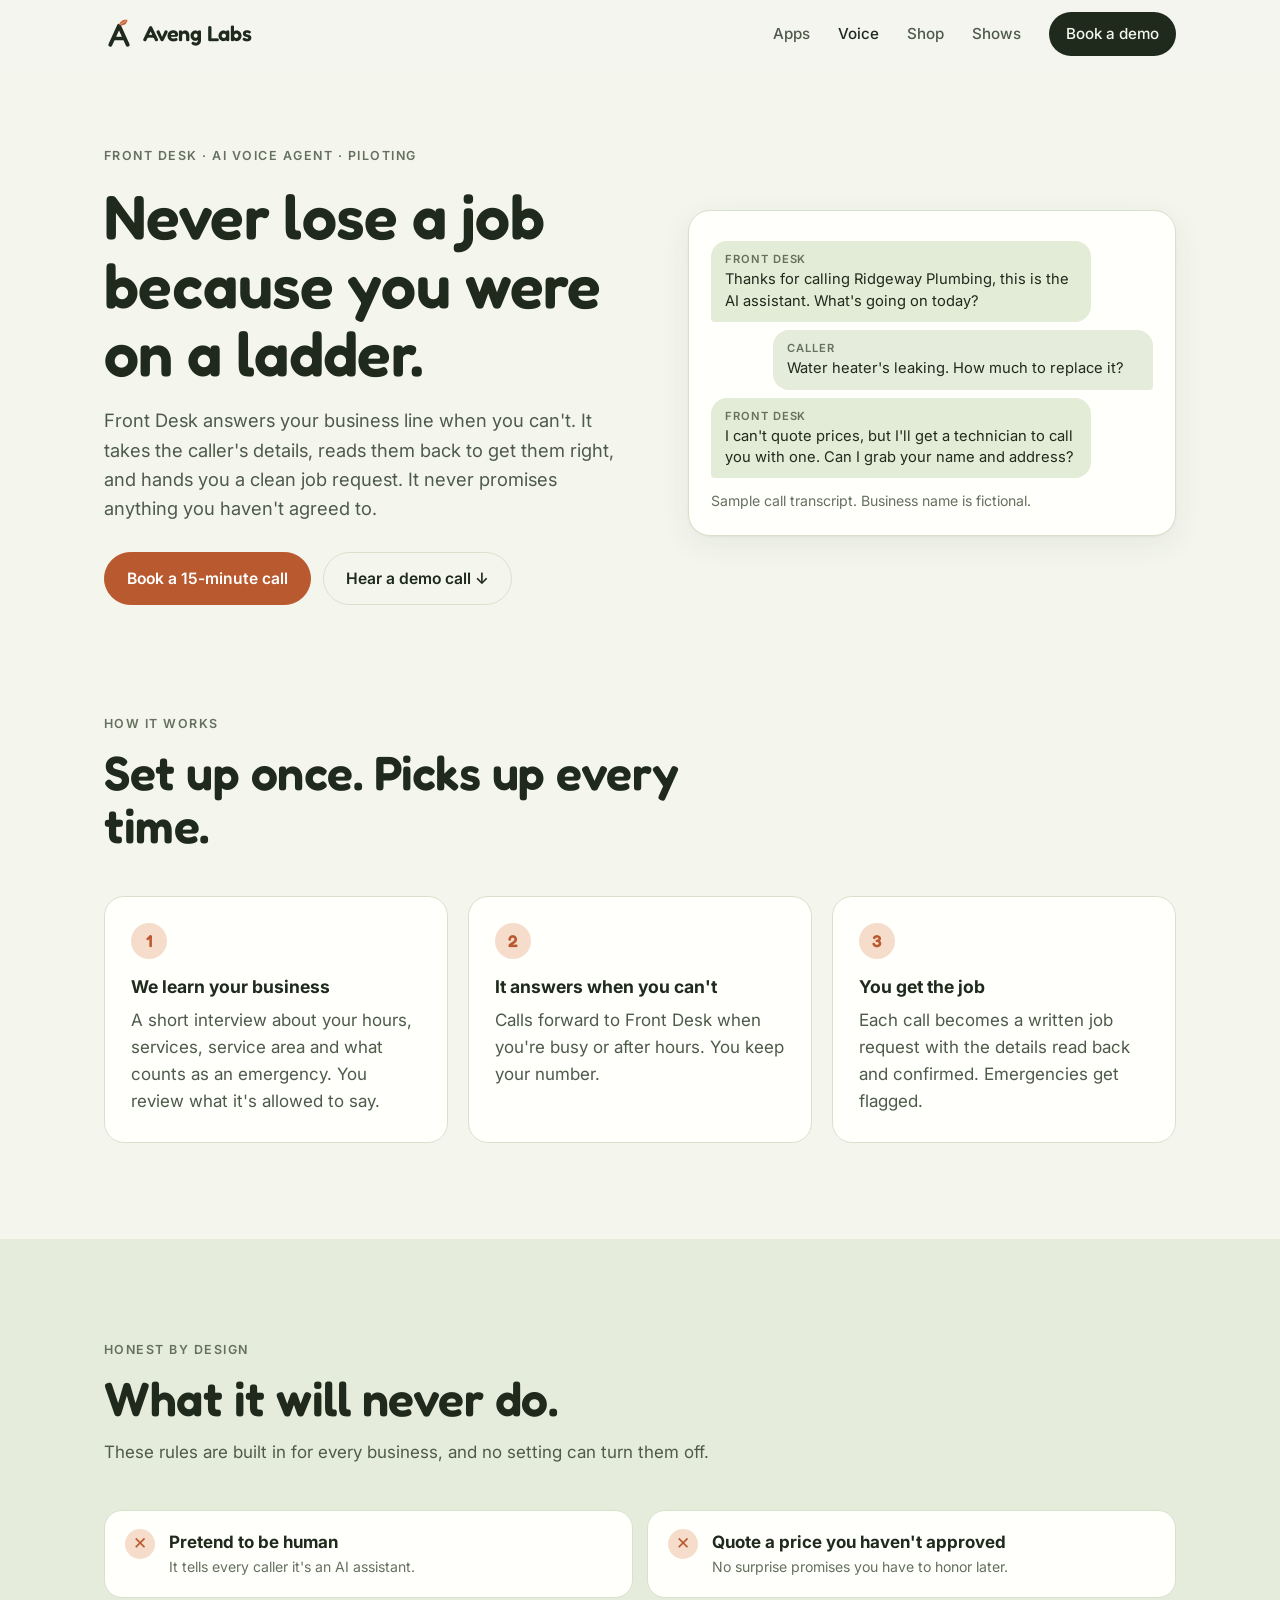
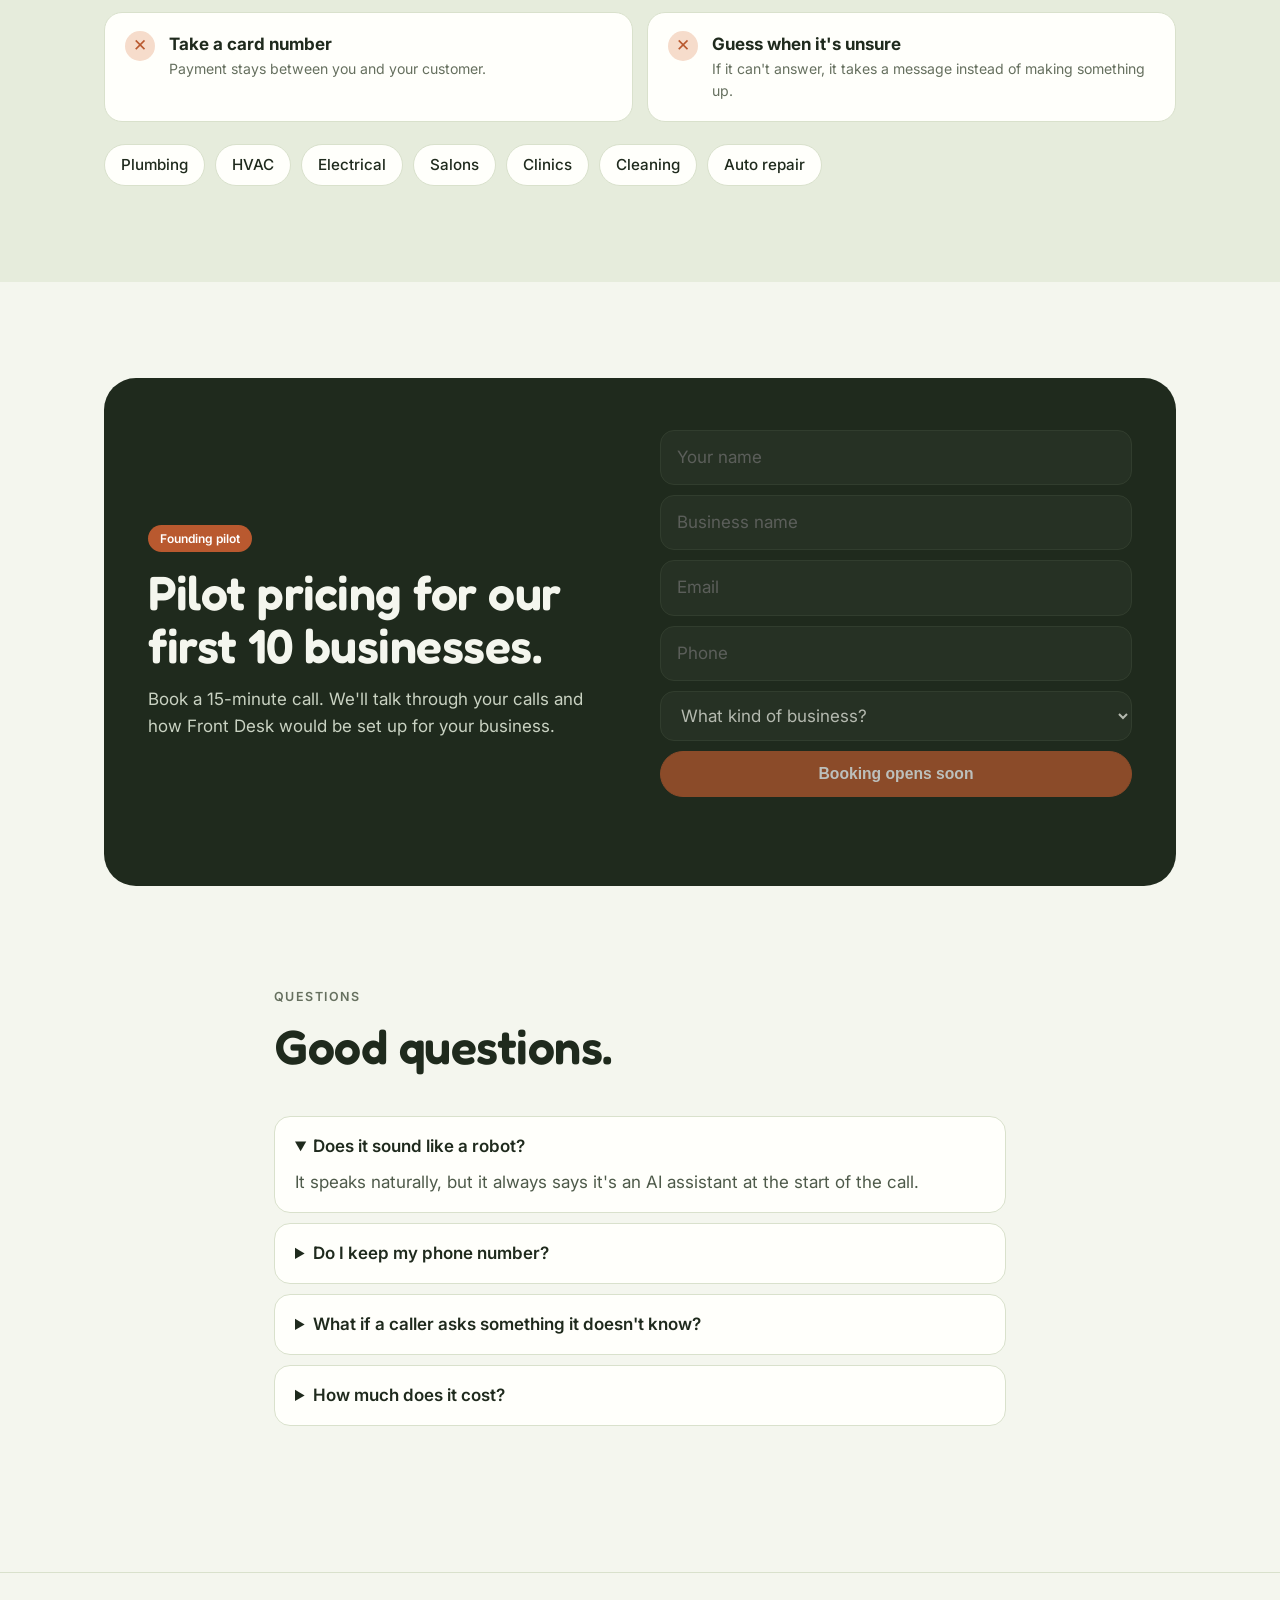
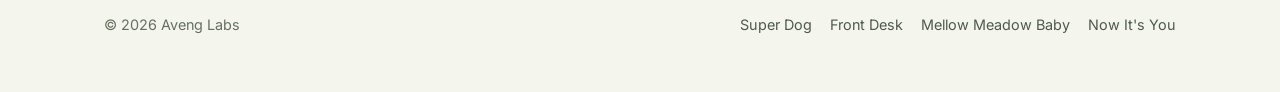
==== commit bdc77d1c: "fix: final review findings - Forms ship disabled with method=post so a no-JS visitor's details never" ====
--- a/apps/front-desk.html
+++ b/apps/front-desk.html
@@ -22,6 +22,7 @@
   <div class="wrap">
     <a class="brand" href="../"><svg xmlns="http://www.w3.org/2000/svg" viewBox="0 0 64 64" aria-hidden="true" focusable="false"><path d="M13.5 55 L32 14.5 L50.5 55" fill="none" stroke="#1f2a1d" stroke-width="8.5" stroke-linecap="round" stroke-linejoin="round"/><path d="M22 41.5 H42" fill="none" stroke="#1f2a1d" stroke-width="7.5" stroke-linecap="round"/><path d="M32.5 13 C33 5 40.5 0.5 50 1.5 C49.5 10.5 42 15.5 32.5 13 Z" fill="#c8643b"/><path d="M34 12 C38 9 42 6.5 46 4.5" fill="none" stroke="#f4c2a8" stroke-width="1.4" stroke-linecap="round"/></svg>
 Aveng Labs</a>
+    <button class="menu-btn" aria-label="Menu" aria-expanded="false" aria-controls="site-menu">☰</button>
     <div class="nav-links" id="site-menu">
       <a href="../#shelf">Apps</a>
       <a href="front-desk.html" aria-current="page">Voice</a>
@@ -29,7 +30,6 @@
       <a href="https://www.youtube.com/@NowItsYouShow" target="_blank" rel="noopener">Shows</a>
       <a class="btn btn-dark btn-sm" href="#book">Book a demo</a>
     </div>
-    <button class="menu-btn" aria-label="Menu" aria-expanded="false" aria-controls="site-menu">☰</button>
   </div>
 </nav>
 
@@ -52,9 +52,9 @@
 <section style="padding-top:40px"><div class="wrap">
   <div class="section-head"><span class="eyebrow">How it works</span><h2>Set up once. Picks up every time.</h2></div>
   <div class="steps">
-    <div class="step"><span class="num">1</span><b>We learn your business</b><p class="muted">A short interview about your hours, services, service area and what counts as an emergency. You review every word it's allowed to say.</p></div>
+    <div class="step"><span class="num">1</span><b>We learn your business</b><p class="muted">A short interview about your hours, services, service area and what counts as an emergency. You review what it's allowed to say.</p></div>
     <div class="step"><span class="num">2</span><b>It answers when you can't</b><p class="muted">Calls forward to Front Desk when you're busy or after hours. You keep your number.</p></div>
-    <div class="step"><span class="num">3</span><b>You get the job</b><p class="muted">Each call becomes a written job request with the details read back and confirmed. Emergencies get flagged right away.</p></div>
+    <div class="step"><span class="num">3</span><b>You get the job</b><p class="muted">Each call becomes a written job request with the details read back and confirmed. Emergencies get flagged.</p></div>
   </div>
 </div></section>
 
@@ -70,14 +70,14 @@
 </div></section>
 
 <section id="book"><div class="wrap"><div class="offer">
-  <div><span class="tag-pill">Founding pilot</span><h2>Pilot pricing for our first 10 businesses.</h2><p style="margin-top:14px">Book a 15-minute call. We'll set Front Desk up for your business and you can hear it answer your own line before you pay anything.</p></div>
-  <form data-form="front-desk">
-    <input name="name" required placeholder="Your name" aria-label="Your name" autocomplete="name">
-    <input name="business" placeholder="Business name" aria-label="Business name" autocomplete="organization">
-    <input name="email" type="email" required placeholder="Email" aria-label="Email" autocomplete="email">
-    <input name="phone" type="tel" placeholder="Phone" aria-label="Phone" autocomplete="tel">
-    <select name="type" aria-label="What kind of business?"><option value="">What kind of business?</option><option>Plumbing</option><option>HVAC</option><option>Electrical</option><option>Salon</option><option>Clinic</option><option>Cleaning</option><option>Auto repair</option><option>Other</option></select>
-    <button class="btn" type="submit">Request a call</button>
+  <div><span class="tag-pill">Founding pilot</span><h2>Pilot pricing for our first 10 businesses.</h2><p style="margin-top:14px">Book a 15-minute call. We'll talk through your calls and how Front Desk would be set up for your business.</p></div>
+  <form data-form="front-desk" method="post">
+    <input name="name" required placeholder="Your name" aria-label="Your name" autocomplete="name" disabled>
+    <input name="business" placeholder="Business name" aria-label="Business name" autocomplete="organization" disabled>
+    <input name="email" type="email" required placeholder="Email" aria-label="Email" autocomplete="email" disabled>
+    <input name="phone" type="tel" placeholder="Phone" aria-label="Phone" autocomplete="tel" disabled>
+    <select name="type" aria-label="What kind of business?" disabled><option value="">What kind of business?</option><option>Plumbing</option><option>HVAC</option><option>Electrical</option><option>Salon</option><option>Clinic</option><option>Cleaning</option><option>Auto repair</option><option>Other</option></select>
+    <button class="btn" type="submit" data-live-label="Request a call" disabled>Booking opens soon</button>
     <p class="form-msg" role="status"></p>
   </form>
 </div></div></section>
--- a/styles.css
+++ b/styles.css
@@ -4,9 +4,9 @@
   --card: #fffffb;
   --ink: #1f2a1d;
   --ink-2: #4e5a4a;
-  --ink-3: #7f8a78;
+  --ink-3: #66705f;
   --line: #d9e1cc;
-  --accent: #c8643b;
+  --accent: #b9592f;
   --accent-ink: #ffffff;
   --t1: #e3ecd6;
   --t2: #f6dccb;
@@ -305,3 +305,17 @@
   .fd-faq details p{margin-top:8px;color:var(--ink-2)}
 [hidden] { display: none !important; }
 .call-top audio { width: 100%; }
+
+/* ---------- Super Dog: more-from row ---------- */
+.buy-note { background: var(--warm); border-radius: 14px; padding: 10px 14px; font-size: .85rem; color: #7a3a1d; text-align: center; }
+.more { display: grid; grid-template-columns: repeat(3, minmax(0, 1fr)); gap: 16px; }
+@media (max-width: 760px) { .more { grid-template-columns: 1fr; } }
+.more a { background: var(--card); border: 1px solid var(--line); border-radius: 18px; padding: 20px; text-decoration: none; display: block; transition: transform .2s; }
+.more a:hover { transform: translateY(-3px); }
+.more b { font-family: "Fredoka", sans-serif; font-size: 1.15rem; display: block; margin: 4px 0; }
+.more .k { font-size: .72rem; font-weight: 600; letter-spacing: .1em; text-transform: uppercase; color: var(--ink-3); }
+
+/* No-JS phone header: let the wrapped links grow the bar instead of clipping */
+@media (max-width: 680px) {
+  html:not(.js) .nav .wrap { height: auto; min-height: 68px; flex-wrap: wrap; padding-block: 10px; row-gap: 8px; }
+}
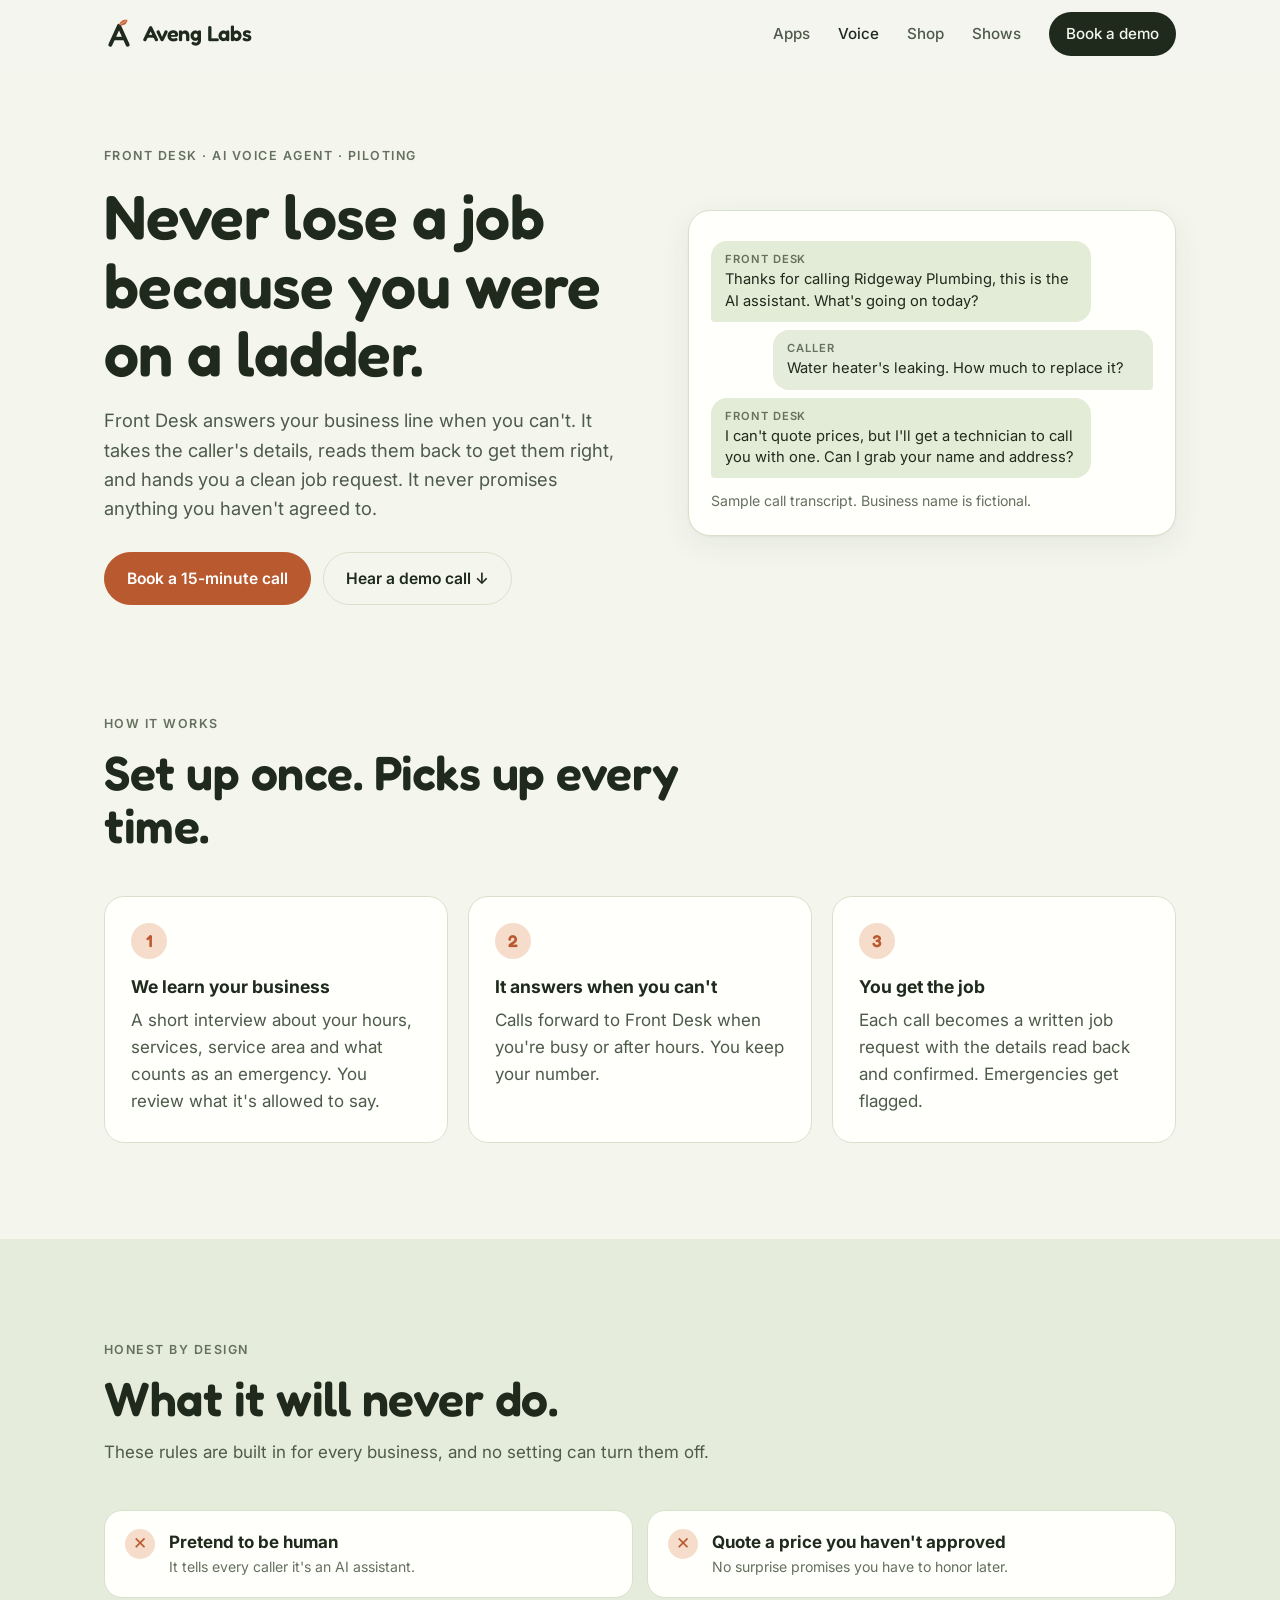
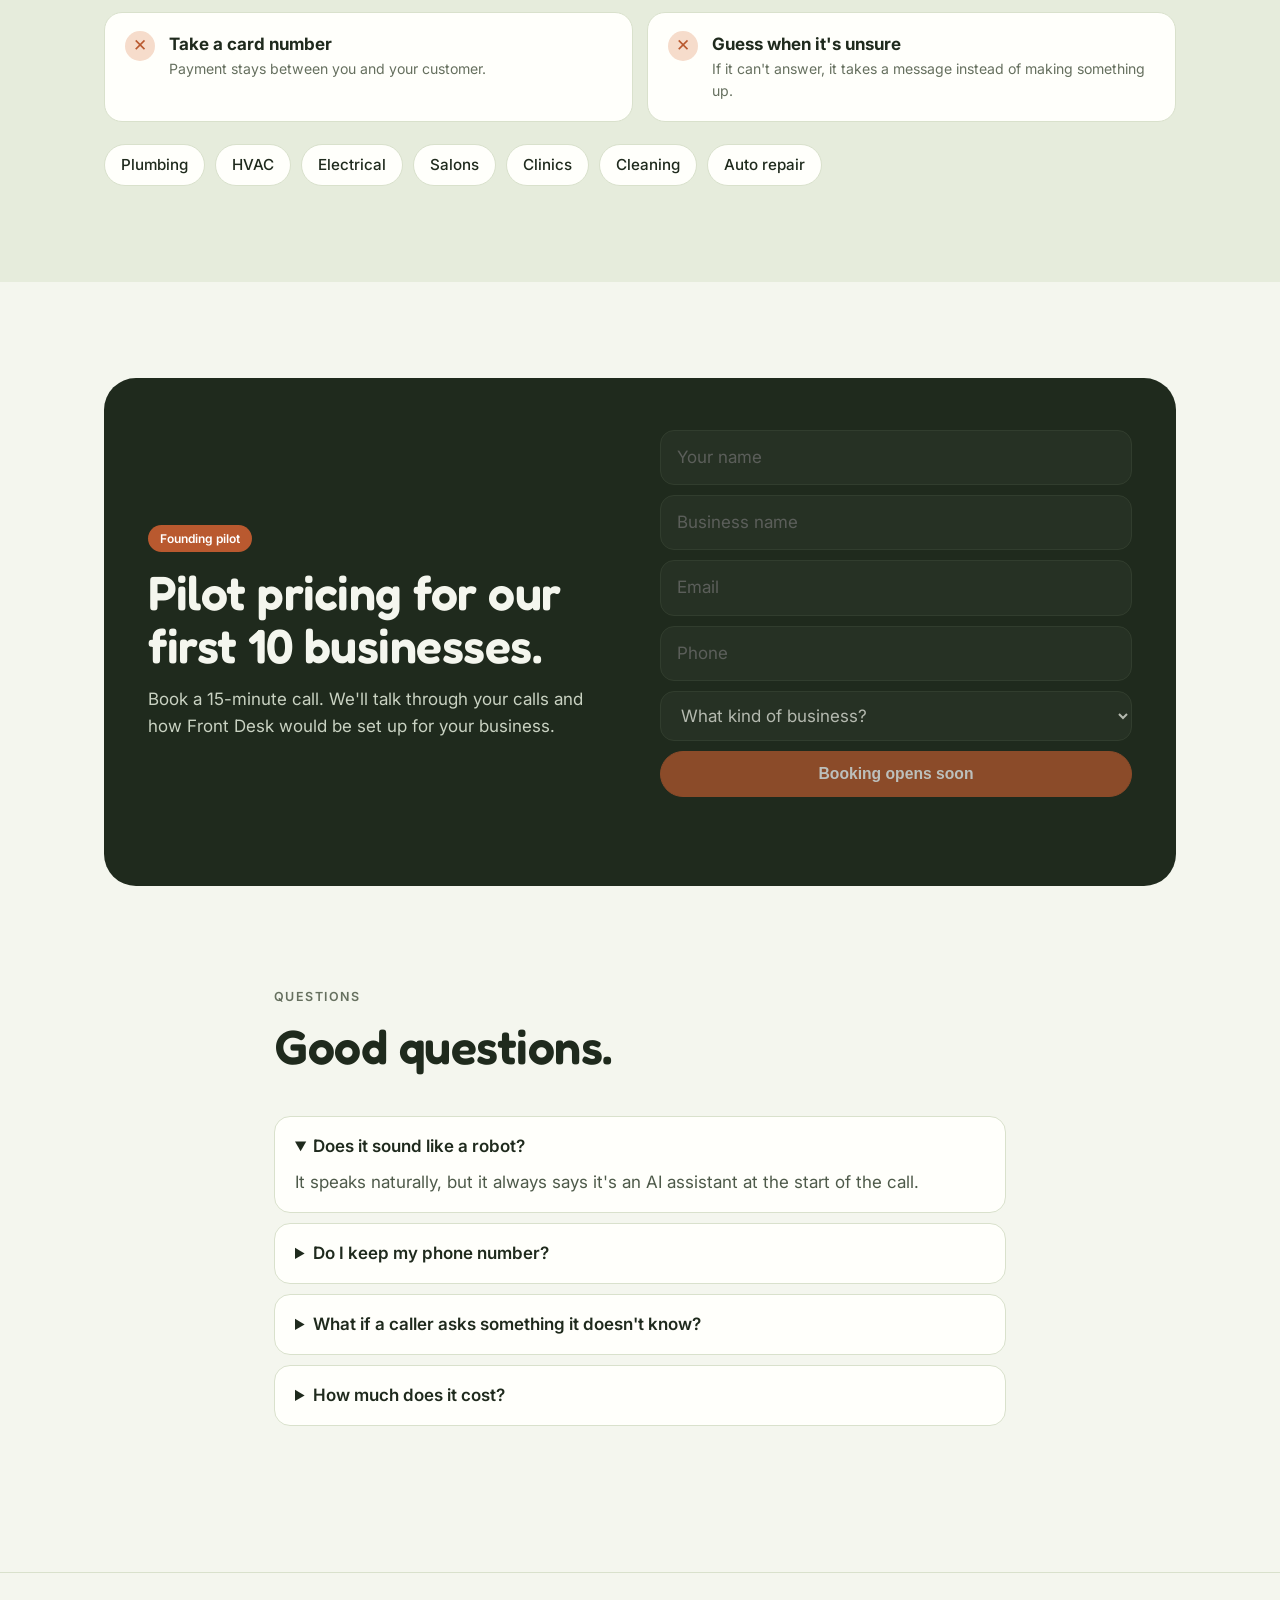
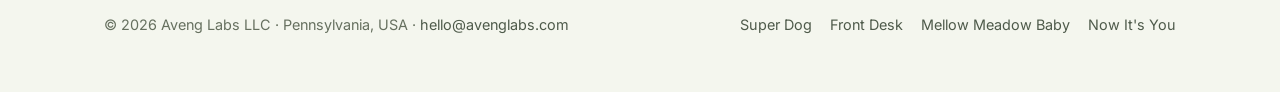
==== commit 80fb0dbe: "Move site to avenglabs.com and add LLC footer Add a CNAME for avenglabs.com, point social preview im" ====
--- a/apps/front-desk.html
+++ b/apps/front-desk.html
@@ -7,7 +7,7 @@
   <meta name="description" content="Front Desk answers your business line when you can't. It takes the caller's details, reads them back, and hands you a clean job request. It never promises anything you haven't agreed to.">
   <meta property="og:title" content="Front Desk by Aveng Labs">
   <meta property="og:description" content="An AI front desk for local businesses. Never lose a job because you were on a ladder.">
-  <meta property="og:image" content="https://vamshishakamuri.github.io/aveng-labs/img/brand/avatar-1024.png">
+  <meta property="og:image" content="https://avenglabs.com/img/brand/avatar-1024.png">
   <link rel="icon" href="../img/brand/favicon.svg" type="image/svg+xml">
   <link rel="icon" href="../img/brand/favicon-32.png" sizes="32x32" type="image/png">
   <link rel="apple-touch-icon" href="../img/brand/apple-touch-icon.png">
@@ -92,7 +92,7 @@
 
 <footer>
   <div class="wrap">
-    <span>© 2026 Aveng Labs</span>
+    <span>© 2026 Aveng Labs LLC · Pennsylvania, USA · <a href="mailto:hello@avenglabs.com">hello@avenglabs.com</a></span>
     <span><a href="super-dog.html">Super Dog</a><a href="front-desk.html">Front Desk</a><a href="https://mellowmeadowbaby.com" target="_blank" rel="noopener">Mellow Meadow Baby</a><a href="https://www.youtube.com/@NowItsYouShow" target="_blank" rel="noopener">Now It's You</a></span>
   </div>
 </footer>
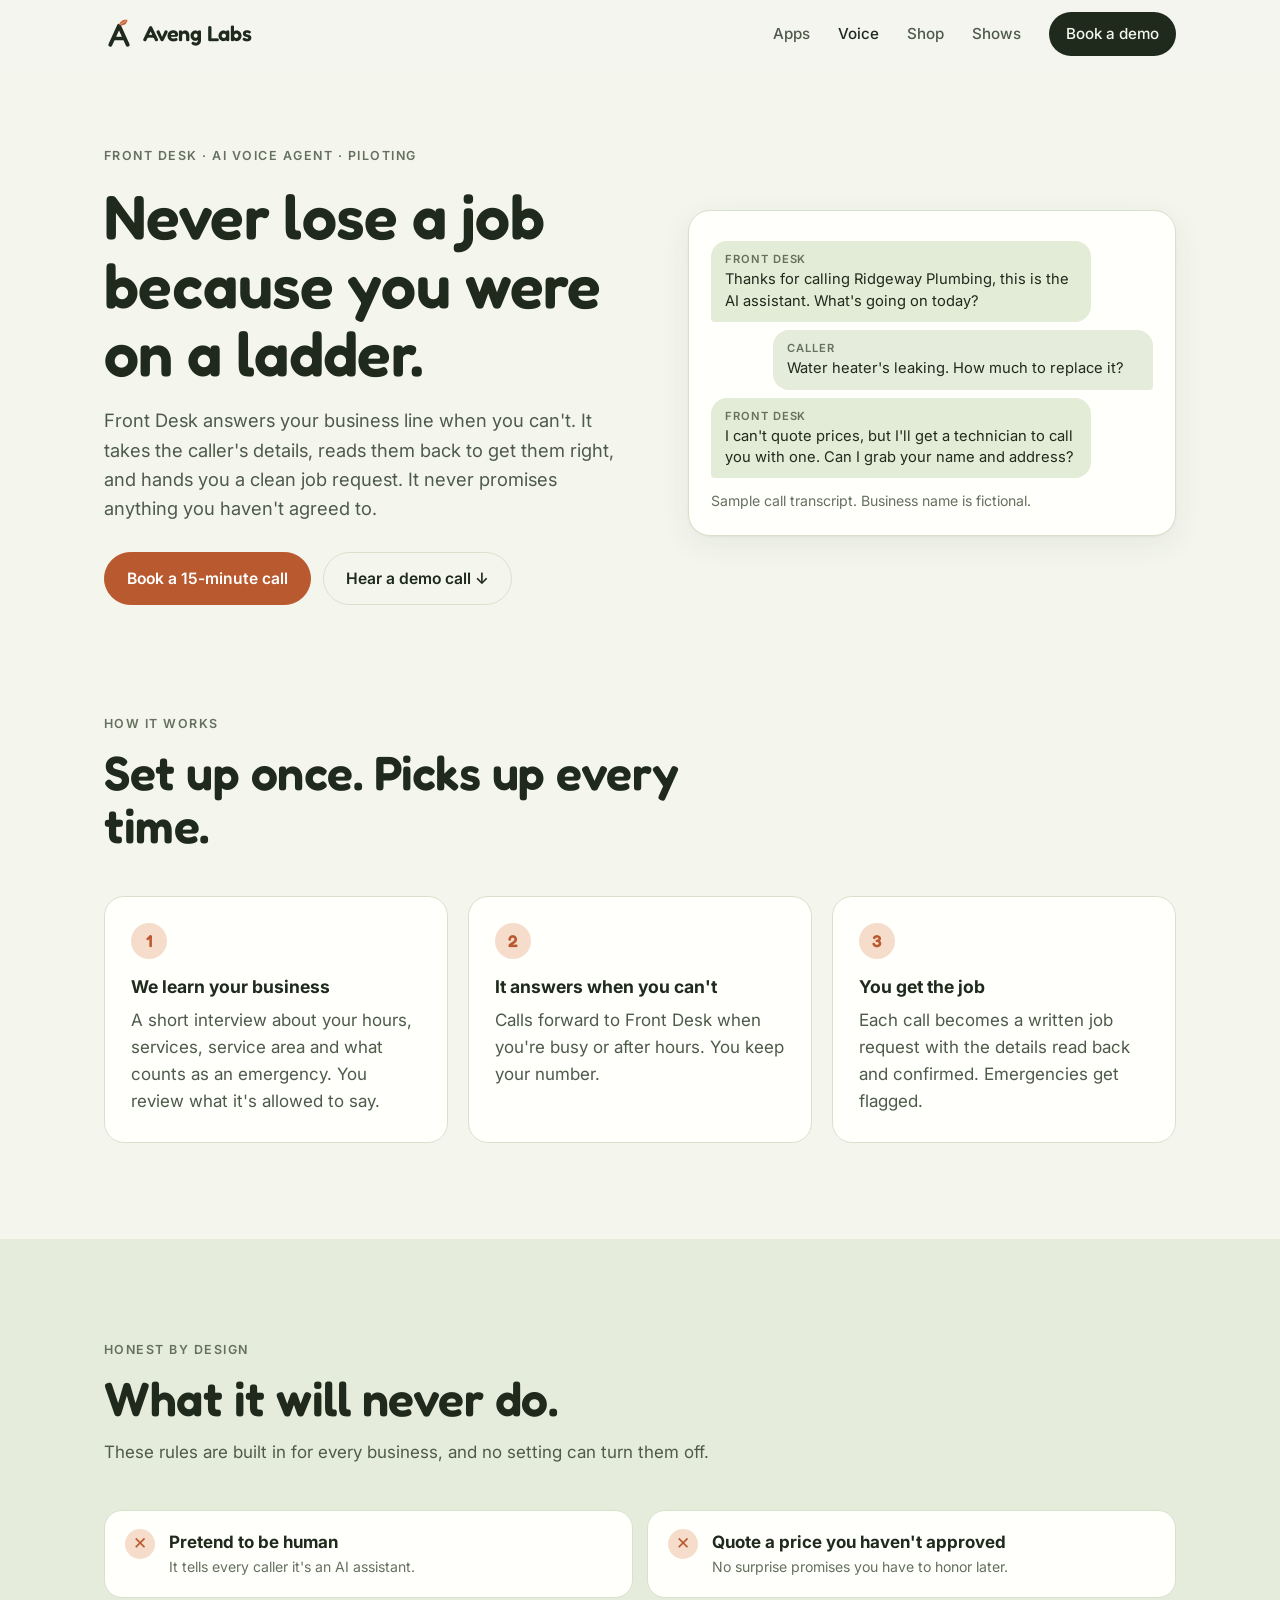
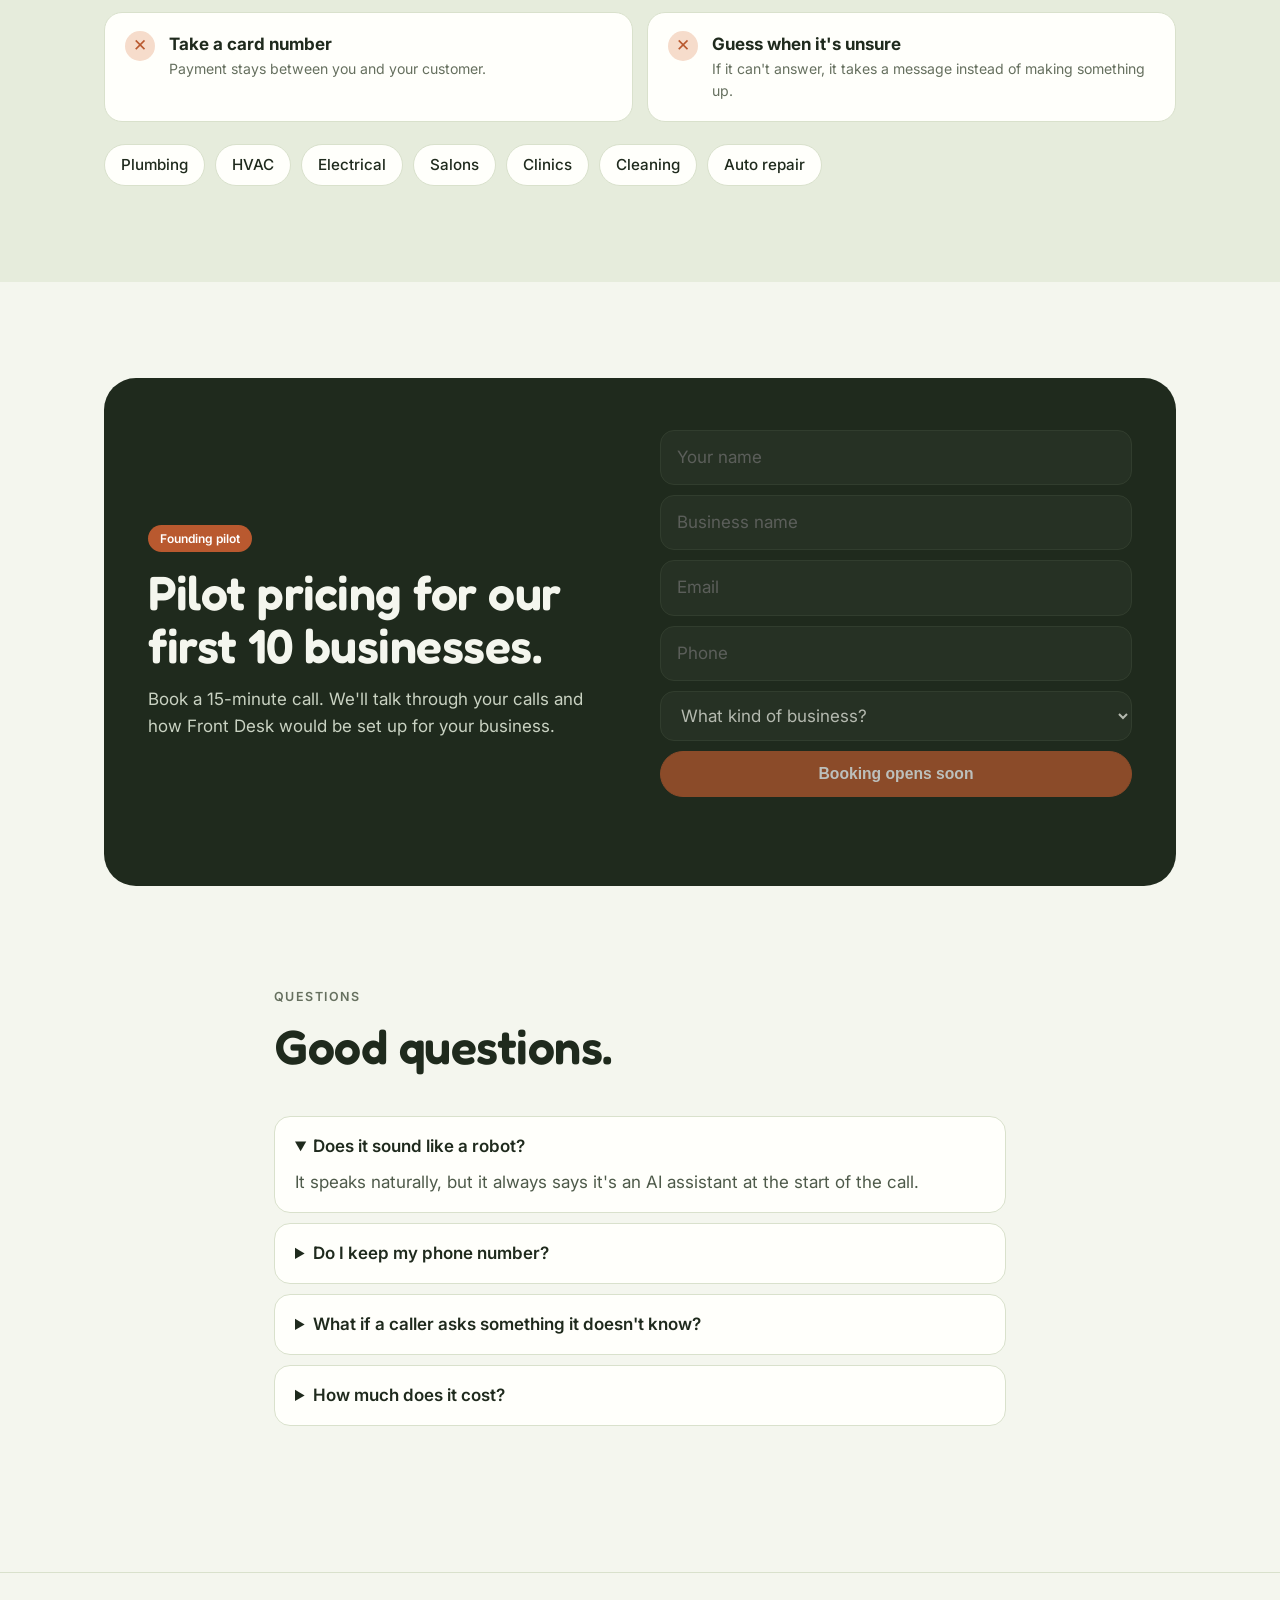
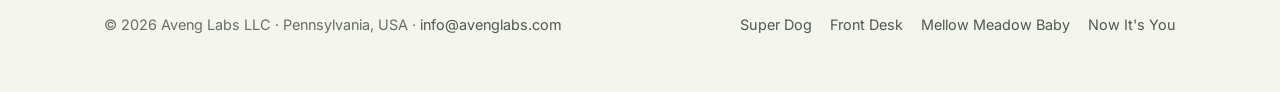
==== commit 975e634c: "Use info@avenglabs.com in the footer The Zoho mailbox is info@, so hello@ would bounce.  Co-Authored" ====
--- a/apps/front-desk.html
+++ b/apps/front-desk.html
@@ -92,7 +92,7 @@
 
 <footer>
   <div class="wrap">
-    <span>© 2026 Aveng Labs LLC · Pennsylvania, USA · <a href="mailto:hello@avenglabs.com">hello@avenglabs.com</a></span>
+    <span>© 2026 Aveng Labs LLC · Pennsylvania, USA · <a href="mailto:info@avenglabs.com">info@avenglabs.com</a></span>
     <span><a href="super-dog.html">Super Dog</a><a href="front-desk.html">Front Desk</a><a href="https://mellowmeadowbaby.com" target="_blank" rel="noopener">Mellow Meadow Baby</a><a href="https://www.youtube.com/@NowItsYouShow" target="_blank" rel="noopener">Now It's You</a></span>
   </div>
 </footer>
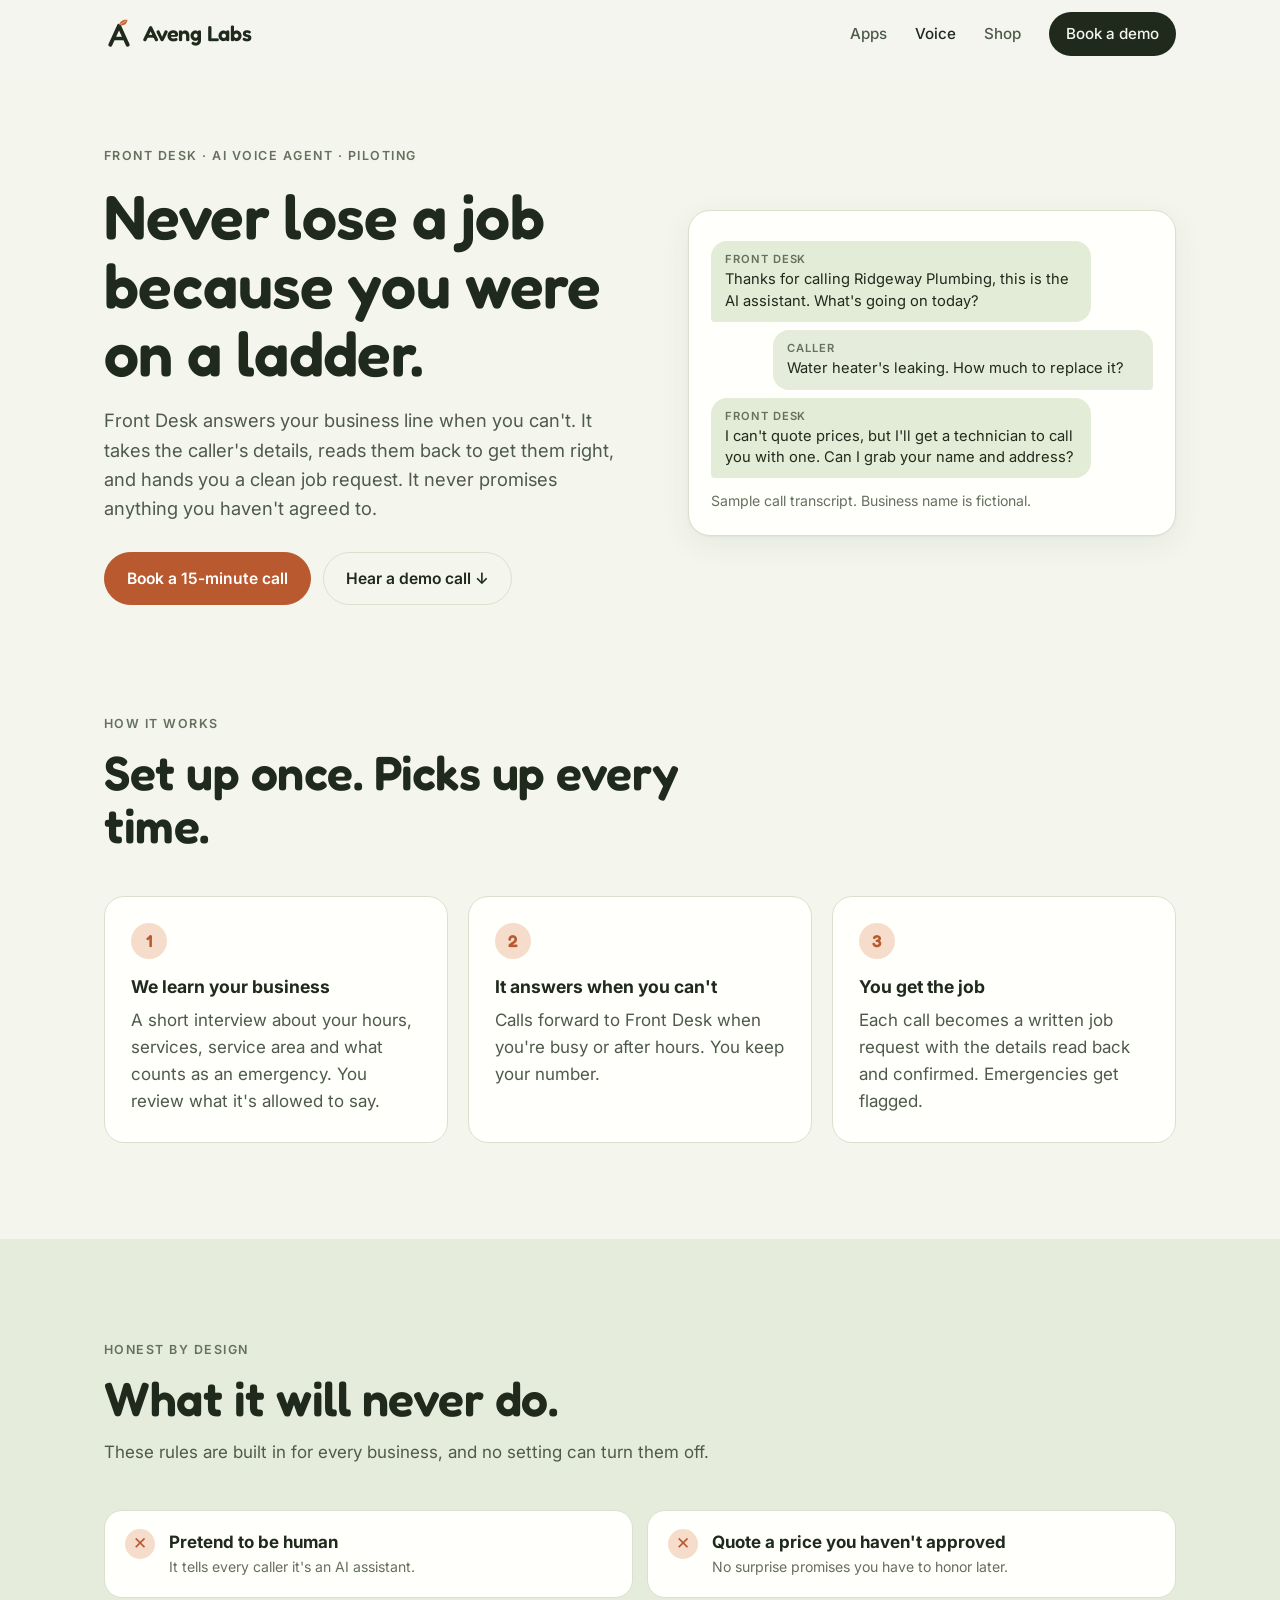
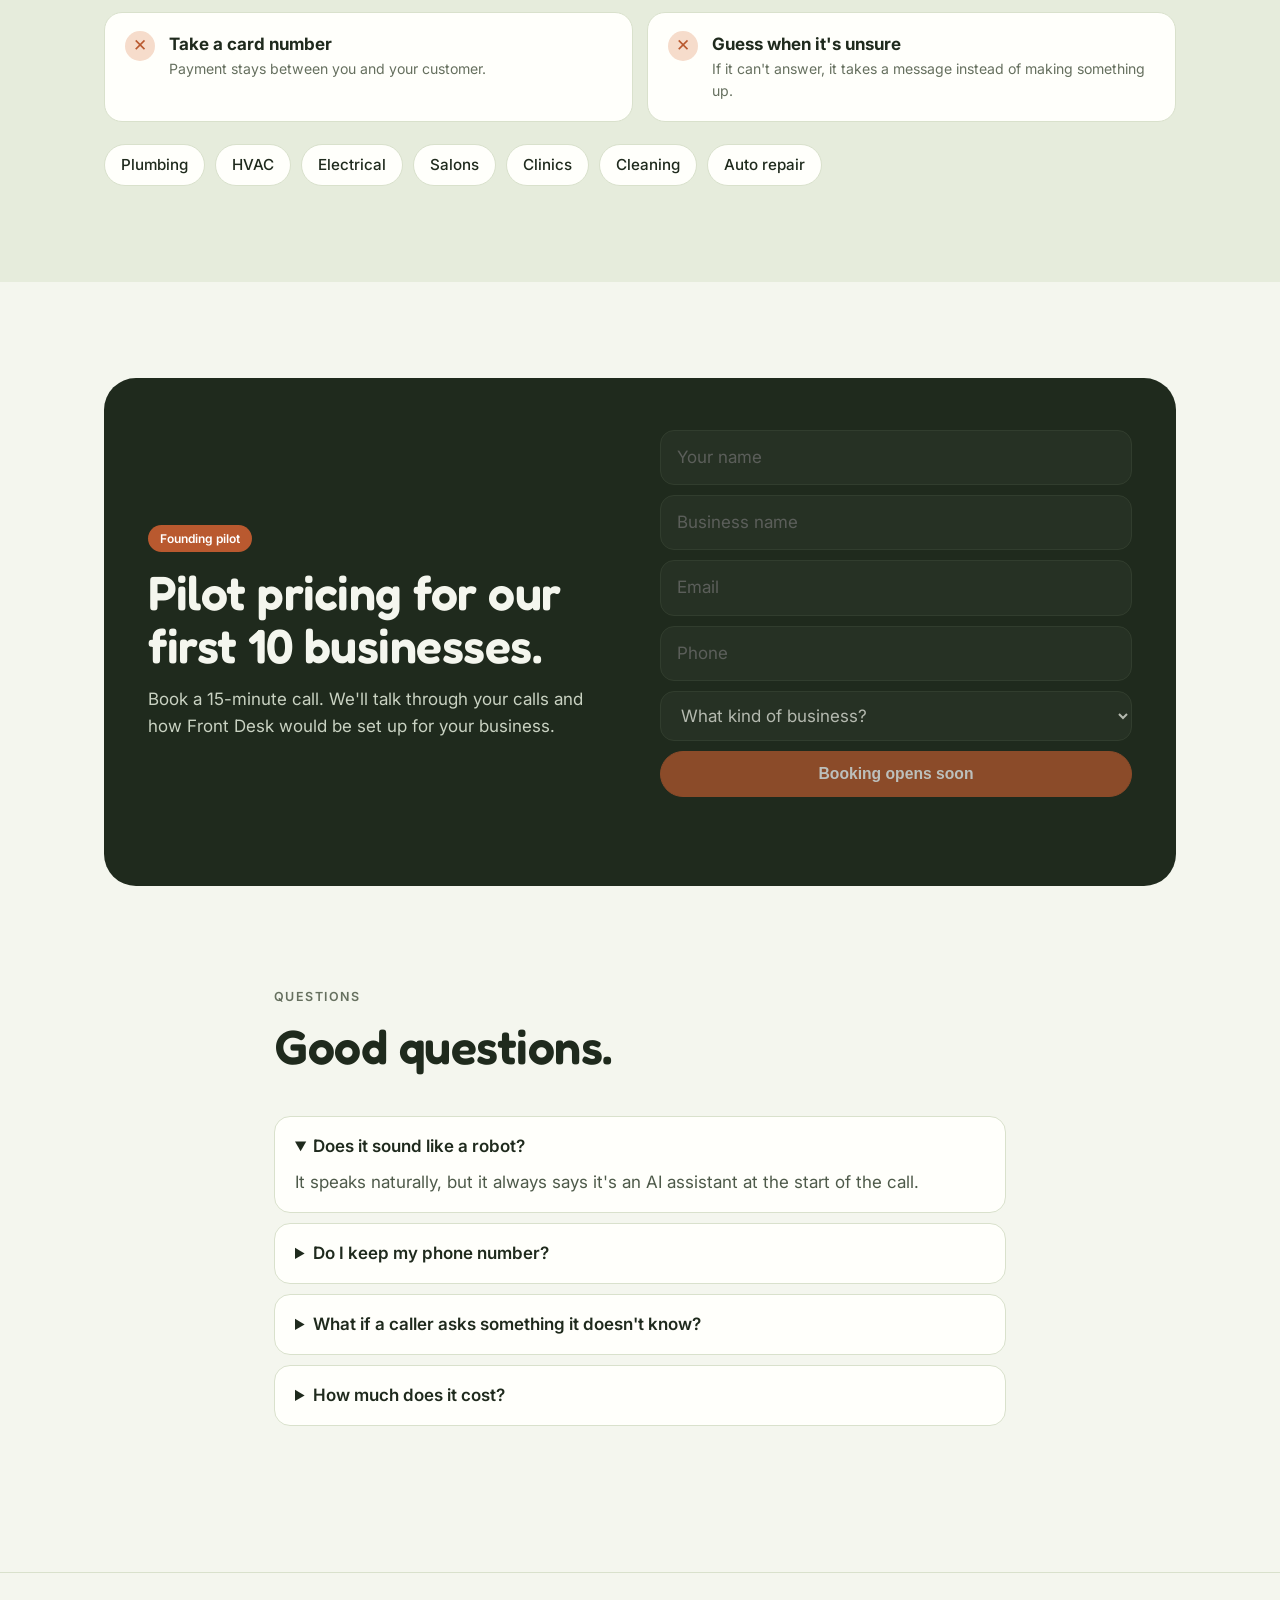
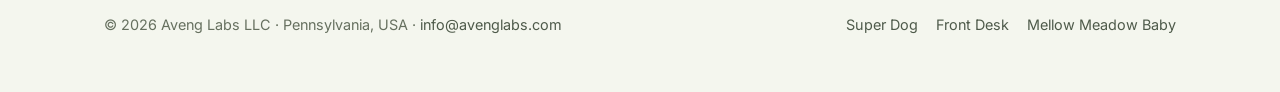
==== commit 54ae1e5e: "Remove the Now It's You YouTube show from the site Drop the Shows menu link, the homepage tile, the " ====
--- a/apps/front-desk.html
+++ b/apps/front-desk.html
@@ -27,7 +27,6 @@
       <a href="../#shelf">Apps</a>
       <a href="front-desk.html" aria-current="page">Voice</a>
       <a href="https://mellowmeadowbaby.com" target="_blank" rel="noopener">Shop</a>
-      <a href="https://www.youtube.com/@NowItsYouShow" target="_blank" rel="noopener">Shows</a>
       <a class="btn btn-dark btn-sm" href="#book">Book a demo</a>
     </div>
   </div>
@@ -93,7 +92,7 @@
 <footer>
   <div class="wrap">
     <span>© 2026 Aveng Labs LLC · Pennsylvania, USA · <a href="mailto:info@avenglabs.com">info@avenglabs.com</a></span>
-    <span><a href="super-dog.html">Super Dog</a><a href="front-desk.html">Front Desk</a><a href="https://mellowmeadowbaby.com" target="_blank" rel="noopener">Mellow Meadow Baby</a><a href="https://www.youtube.com/@NowItsYouShow" target="_blank" rel="noopener">Now It's You</a></span>
+    <span><a href="super-dog.html">Super Dog</a><a href="front-desk.html">Front Desk</a><a href="https://mellowmeadowbaby.com" target="_blank" rel="noopener">Mellow Meadow Baby</a></span>
   </div>
 </footer>
 
--- a/styles.css
+++ b/styles.css
@@ -232,7 +232,8 @@
 .hero h1 { margin-top: 16px; }
 .hero h1 em, .fd-hero h1 em { font-style: normal; color: var(--accent); }
 #shelf { padding-top: 40px; }
-.shelf { display: grid; grid-template-columns: repeat(2, minmax(0, 1fr)); gap: 22px; }
+.shelf { display: grid; grid-template-columns: repeat(3, minmax(0, 1fr)); gap: 22px; }
+@media (max-width: 1000px) { .shelf { grid-template-columns: repeat(2, minmax(0, 1fr)); } .shelf .tile:last-child:nth-child(odd) { grid-column: 1 / -1; } }
 @media (max-width: 760px) { .shelf { grid-template-columns: 1fr; } }
 .shelf .tile { padding: 0; display: flex; flex-direction: column; text-decoration: none; transition: transform .2s; }
 .shelf .tile:hover { transform: translateY(-4px); }
@@ -248,9 +249,6 @@
 .c-dog .pic { background: var(--dog); } .c-dog .status { background: var(--ink); color: var(--bg); }
 .c-desk .pic { background: var(--t1); } .c-desk .status { background: #cfe6cc; color: #2c5a2a; }
 .c-shop .pic { background: var(--t3); } .c-shop .status { background: #f8e3a3; color: #6d5410; }
-.c-show .pic { background: #1d1a17; } .c-show .status { background: #fbd5c9; color: #8a3519; }
-.c-show .pic img.thumb { width: 100%; height: 100%; object-fit: cover; opacity: .95; }
-.c-show .play { position: absolute; inset: 0; margin: auto; width: 62px; height: 62px; border-radius: 50%; background: rgba(255, 255, 255, .95); color: var(--ink); display: grid; place-items: center; font-size: 1.3rem; padding-left: 4px; }
 .phone { font-size: 2.8rem; margin-right: 14px; }
 .c-desk .pic { grid-auto-flow: column; }
 .wave { display: flex; gap: 5px; align-items: center; height: 70px; }
@@ -308,7 +306,7 @@
 
 /* ---------- Super Dog: more-from row ---------- */
 .buy-note { background: var(--warm); border-radius: 14px; padding: 10px 14px; font-size: .85rem; color: #7a3a1d; text-align: center; }
-.more { display: grid; grid-template-columns: repeat(3, minmax(0, 1fr)); gap: 16px; }
+.more { display: grid; grid-template-columns: repeat(2, minmax(0, 1fr)); gap: 16px; }
 @media (max-width: 760px) { .more { grid-template-columns: 1fr; } }
 .more a { background: var(--card); border: 1px solid var(--line); border-radius: 18px; padding: 20px; text-decoration: none; display: block; transition: transform .2s; }
 .more a:hover { transform: translateY(-3px); }
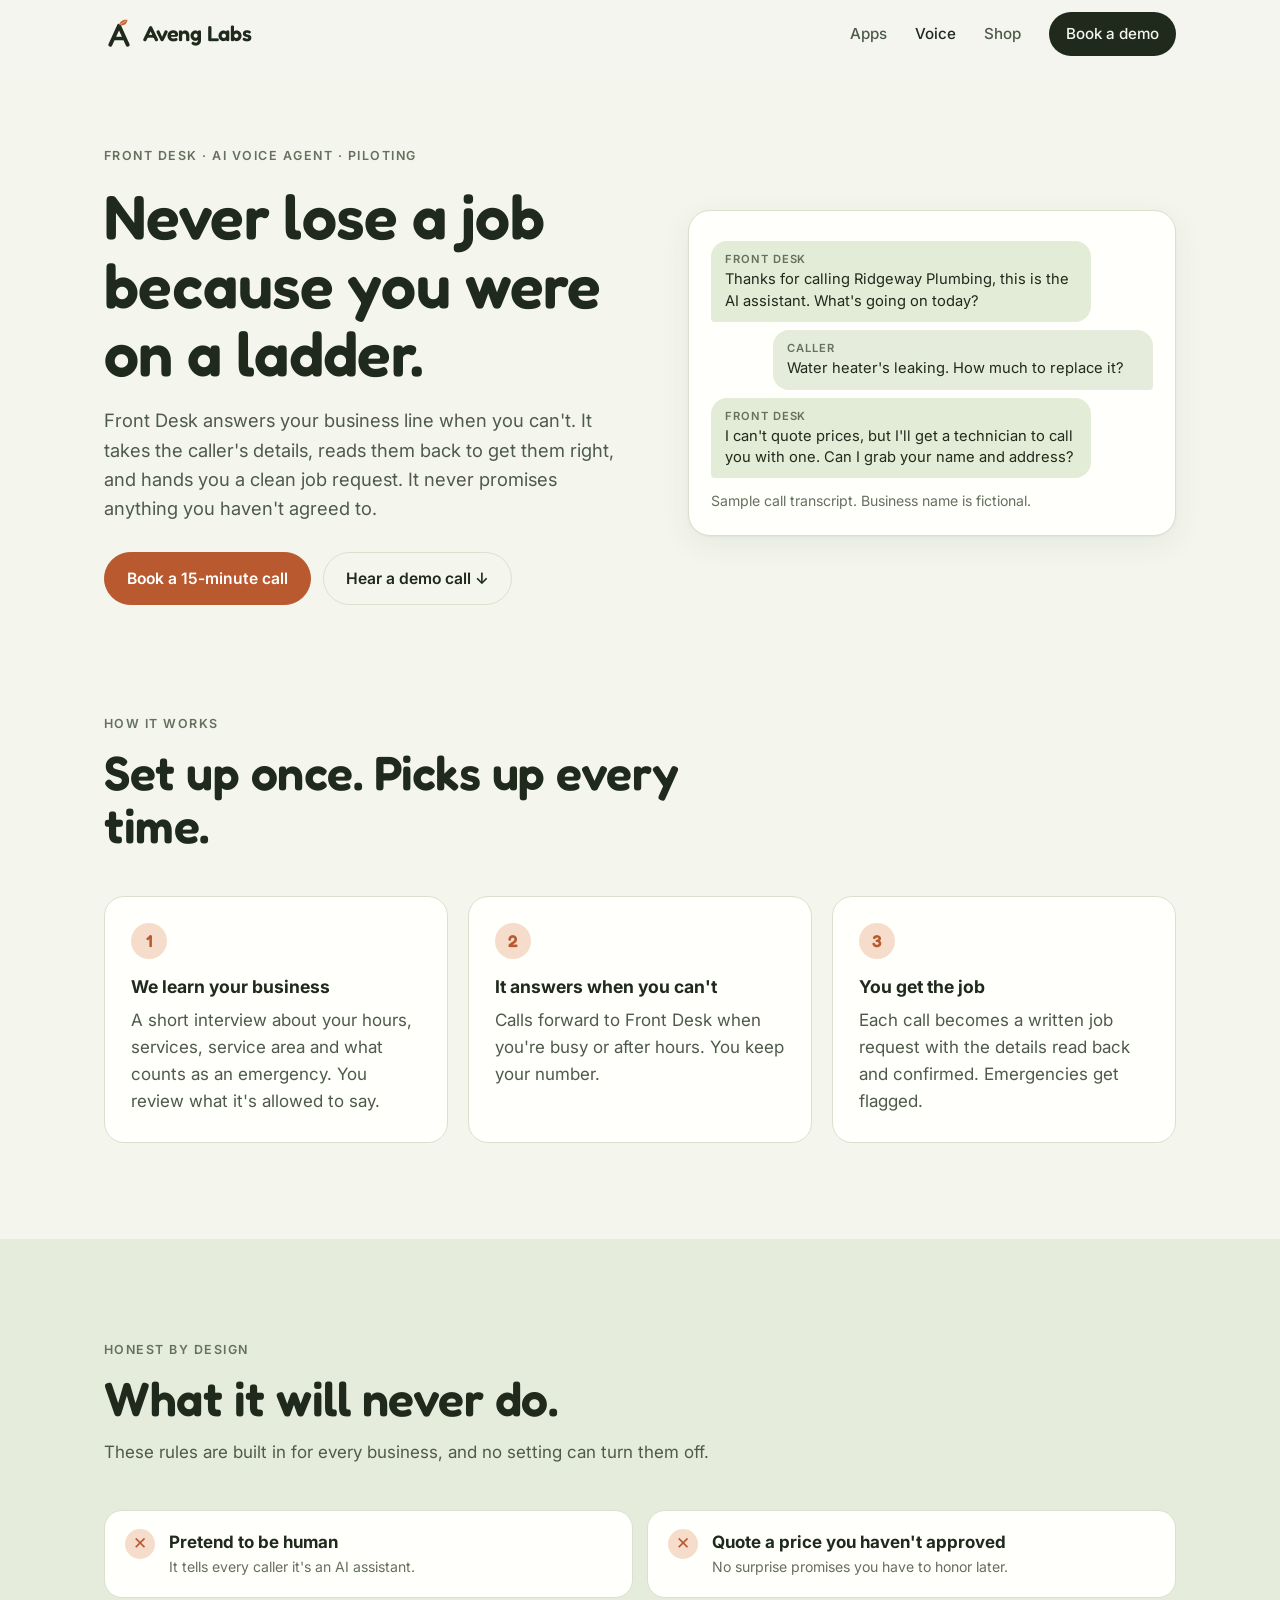
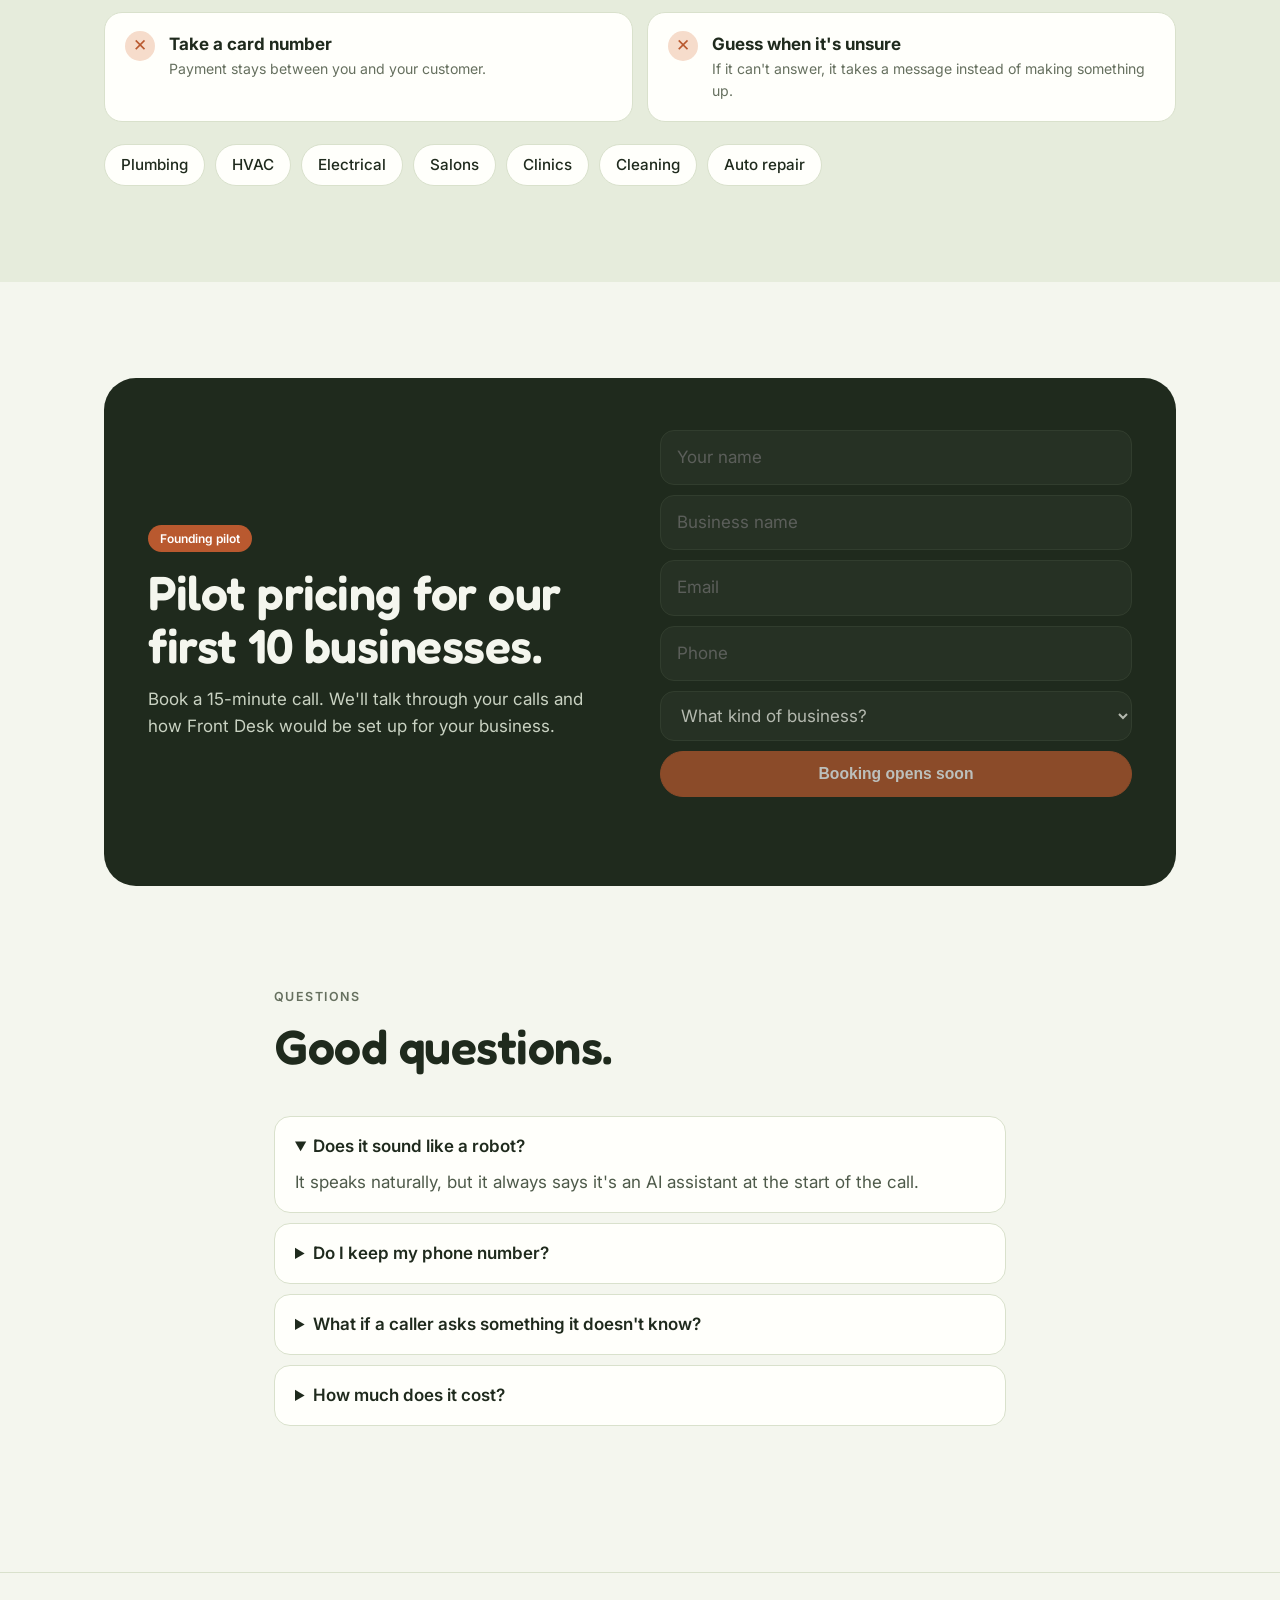
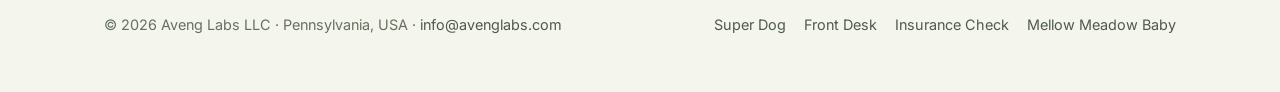
==== commit 44c45916: "Add the Insurance Check page Insurance verification is the product with the clearest willingness to " ====
--- a/apps/front-desk.html
+++ b/apps/front-desk.html
@@ -92,7 +92,7 @@
 <footer>
   <div class="wrap">
     <span>© 2026 Aveng Labs LLC · Pennsylvania, USA · <a href="mailto:info@avenglabs.com">info@avenglabs.com</a></span>
-    <span><a href="super-dog.html">Super Dog</a><a href="front-desk.html">Front Desk</a><a href="https://mellowmeadowbaby.com" target="_blank" rel="noopener">Mellow Meadow Baby</a></span>
+    <span><a href="super-dog.html">Super Dog</a><a href="front-desk.html">Front Desk</a><a href="insurance-check.html">Insurance Check</a><a href="https://mellowmeadowbaby.com" target="_blank" rel="noopener">Mellow Meadow Baby</a></span>
   </div>
 </footer>
 
--- a/styles.css
+++ b/styles.css
@@ -232,8 +232,9 @@
 .hero h1 { margin-top: 16px; }
 .hero h1 em, .fd-hero h1 em { font-style: normal; color: var(--accent); }
 #shelf { padding-top: 40px; }
-.shelf { display: grid; grid-template-columns: repeat(3, minmax(0, 1fr)); gap: 22px; }
-@media (max-width: 1000px) { .shelf { grid-template-columns: repeat(2, minmax(0, 1fr)); } .shelf .tile:last-child:nth-child(odd) { grid-column: 1 / -1; } }
+/* Two by two: four tiles, none left alone on a row. */
+.shelf { display: grid; grid-template-columns: repeat(2, minmax(0, 1fr)); gap: 22px; }
+.shelf .tile:last-child:nth-child(odd) { grid-column: 1 / -1; }
 @media (max-width: 760px) { .shelf { grid-template-columns: 1fr; } }
 .shelf .tile { padding: 0; display: flex; flex-direction: column; text-decoration: none; transition: transform .2s; }
 .shelf .tile:hover { transform: translateY(-4px); }
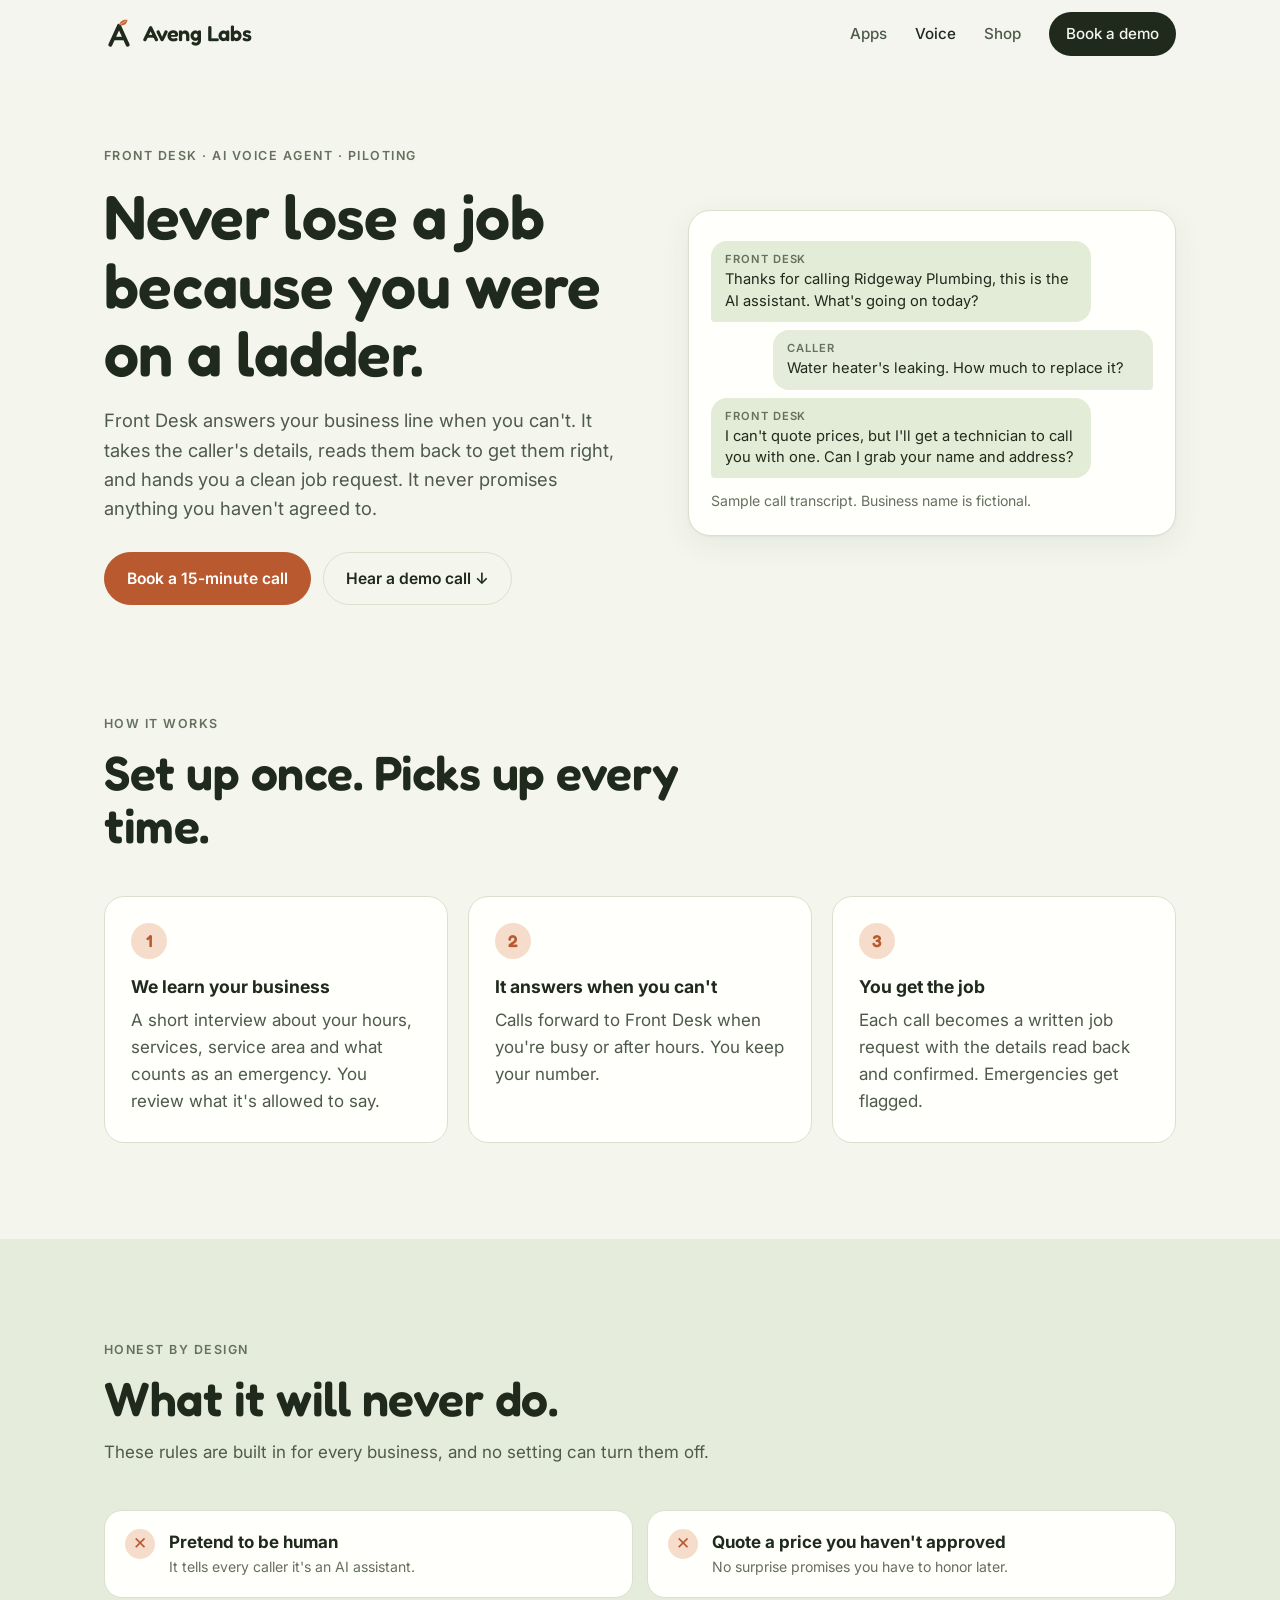
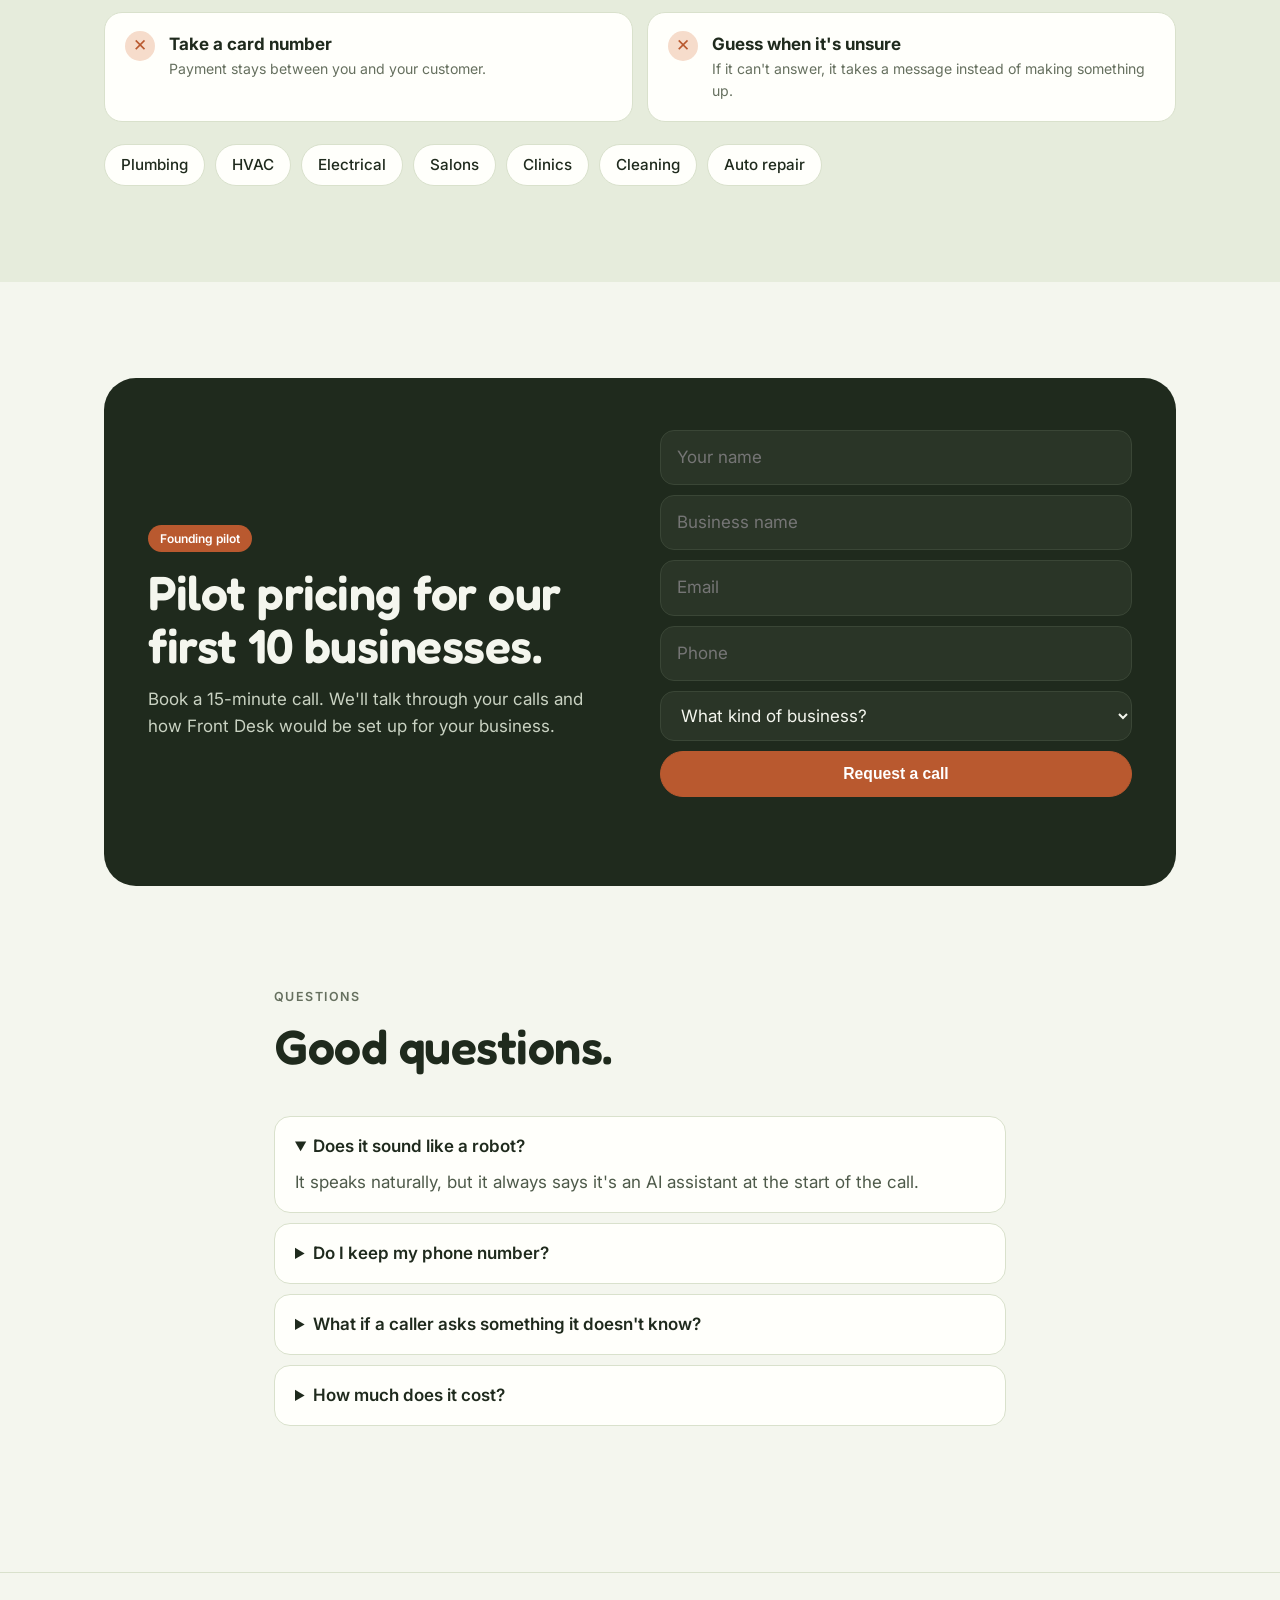
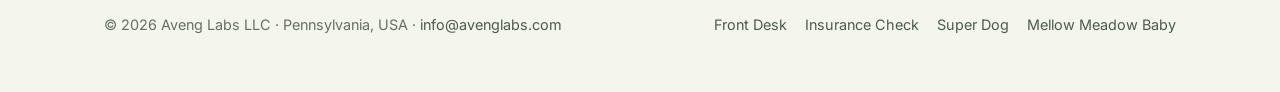
==== commit 145bf219: "Reorder footer links to match the home page List Front Desk and Insurance Check before Super Dog in " ====
--- a/apps/front-desk.html
+++ b/apps/front-desk.html
@@ -92,7 +92,7 @@
 <footer>
   <div class="wrap">
     <span>© 2026 Aveng Labs LLC · Pennsylvania, USA · <a href="mailto:info@avenglabs.com">info@avenglabs.com</a></span>
-    <span><a href="super-dog.html">Super Dog</a><a href="front-desk.html">Front Desk</a><a href="insurance-check.html">Insurance Check</a><a href="https://mellowmeadowbaby.com" target="_blank" rel="noopener">Mellow Meadow Baby</a></span>
+    <span><a href="front-desk.html">Front Desk</a><a href="insurance-check.html">Insurance Check</a><a href="super-dog.html">Super Dog</a><a href="https://mellowmeadowbaby.com" target="_blank" rel="noopener">Mellow Meadow Baby</a></span>
   </div>
 </footer>
 
--- a/styles.css
+++ b/styles.css
@@ -228,8 +228,26 @@
 }
 
 /* ---------- Home: shelf and principles ---------- */
-.hero { padding-bottom: 150px; }
+.hero { padding-bottom: 64px; }
+.hero p.lead { max-width: 620px; }
 .hero h1 { margin-top: 16px; }
+
+/* Four equal previews under the hero, one per product */
+.lineup { display: grid; grid-template-columns: repeat(4, minmax(0, 1fr)); gap: 14px; margin-top: 56px; text-align: left; }
+@media (max-width: 860px) { .lineup { grid-template-columns: repeat(2, minmax(0, 1fr)); } }
+@media (max-width: 420px) { .lineup { grid-template-columns: 1fr; } }
+.chip { display: flex; align-items: center; gap: 12px; background: var(--card); border: 1px solid var(--line); border-radius: 18px; padding: 10px 14px 10px 10px; text-decoration: none; box-shadow: var(--shadow); transition: transform .2s; min-width: 0; }
+.chip:hover { transform: translateY(-3px); }
+.chip > span { min-width: 0; }
+.chip .thumb { flex: none; width: 58px; height: 58px; border-radius: 13px; display: grid; place-items: center; overflow: hidden; }
+.chip .thumb img { width: 100%; height: 100%; object-fit: cover; }
+.chip .thumb img.pet { width: 82%; height: auto; object-fit: contain; }
+.chip .k { display: block; font-size: .68rem; font-weight: 600; letter-spacing: .1em; text-transform: uppercase; color: var(--ink-3); }
+.chip b { display: block; font-family: "Fredoka", sans-serif; font-size: 1.08rem; line-height: 1.2; }
+.th-desk { background: var(--t1); } .th-check { background: var(--t2); } .th-dog { background: var(--dog); } .th-shop { background: var(--t3); }
+.mini-wave { display: flex; gap: 3px; align-items: center; height: 30px; }
+.mini-wave i { width: 4px; border-radius: 3px; background: var(--accent); }
+.mini-check { width: 30px; height: 30px; border-radius: 50%; background: var(--accent); color: #fff; display: grid; place-items: center; font-weight: 700; }
 .hero h1 em, .fd-hero h1 em { font-style: normal; color: var(--accent); }
 #shelf { padding-top: 40px; }
 /* Two by two: four tiles, none left alone on a row. */
@@ -250,18 +268,38 @@
 .c-dog .pic { background: var(--dog); } .c-dog .status { background: var(--ink); color: var(--bg); }
 .c-desk .pic { background: var(--t1); } .c-desk .status { background: #cfe6cc; color: #2c5a2a; }
 .c-shop .pic { background: var(--t3); } .c-shop .status { background: #f8e3a3; color: #6d5410; }
-.phone { font-size: 2.8rem; margin-right: 14px; }
-.c-desk .pic { grid-auto-flow: column; }
-.wave { display: flex; gap: 5px; align-items: center; height: 70px; }
-.wave span { width: 7px; border-radius: 4px; background: var(--accent); animation: wave 1s ease-in-out infinite alternate; }
+.c-check .pic { background: var(--t2); } .c-check .status { background: var(--t2); color: #7a3a1d; }
+/* Tile scenes: a sample call for Front Desk, a sample note for Insurance Check */
+.shelf .tile .pic.scene { display: block; padding: 22px 26px 0; }
+.scene .bub { font-size: .84rem; margin: 0 0 8px; padding: 8px 12px; box-shadow: 0 1px 2px rgba(40, 50, 30, .06); }
+.scene .bub.ai { background: var(--card); }
+.scene .bub.caller { background: #cfdcbe; }
+.scene .who { font-size: .62rem; }
+.live { position: absolute; right: 18px; top: 16px; }
+.wave { display: flex; gap: 3px; align-items: center; height: 26px; }
+.wave span { width: 4px; border-radius: 3px; background: var(--accent); animation: wave 1s ease-in-out infinite alternate; }
 .wave span:nth-child(odd) { animation-delay: -.5s; }
-@keyframes wave { from { height: 14px; } to { height: 64px; } }
+@keyframes wave { from { height: 6px; } to { height: 24px; } }
+@media (prefers-reduced-motion: reduce) { .wave span { height: 16px; } }
+.scene .note { background: var(--card); border-radius: 14px 14px 0 0; padding: 14px 18px 30px; box-shadow: 0 6px 18px rgba(120, 60, 30, .12); max-width: 380px; margin: 0 auto; height: 100%; }
+.scene .note-top { display: flex; align-items: center; justify-content: space-between; gap: 10px; margin-bottom: 8px; }
+.scene .note-top span { font-size: .68rem; font-weight: 600; letter-spacing: .08em; text-transform: uppercase; color: var(--ink-3); }
+.scene .note-top .active { background: #cfe6cc; color: #2c5a2a; font-size: .72rem; font-weight: 700; padding: 3px 10px; border-radius: 999px; }
+.scene .note dl { display: grid; grid-template-columns: 1fr auto; gap: 5px 14px; font-size: .86rem; }
+.scene .note dt { color: var(--ink-2); }
+.scene .note dd { font-weight: 600; font-variant-numeric: tabular-nums; text-align: right; }
+.scene .note hr { border: 0; border-top: 1px dashed var(--line); margin: 8px 0; }
+
+/* Super Dog page: the pets walk along the bottom of the pets section */
+.parade-strip { position: relative; height: 124px; overflow: hidden; margin-top: 36px; }
 .principles3 { display: grid; grid-template-columns: repeat(3, minmax(0, 1fr)); gap: 18px; }
 @media (max-width: 760px) { .principles3 { grid-template-columns: 1fr; } }
 .pr { background: var(--card); border: 1px solid var(--line); border-radius: 18px; padding: 22px; }
 .pr .n { font-family: "Fredoka", sans-serif; color: var(--accent); font-size: 1.1rem; }
 .pr b { display: block; margin: 6px 0 4px; font-size: 1.05rem; }
-.notify .form-msg { flex-basis: 100%; color: #c9d2c2; }
+/* Full row of its own: without max-width none, the 480px cap from .notify p lets it share
+   the row on wide screens, where its auto margins push the field and button to the left. */
+.notify .form-msg { flex-basis: 100%; max-width: none; margin: 10px 0 0; color: #c9d2c2; }
 
 /* ---------- Front Desk page ---------- */
 .fd-hero{padding:72px 0 64px}
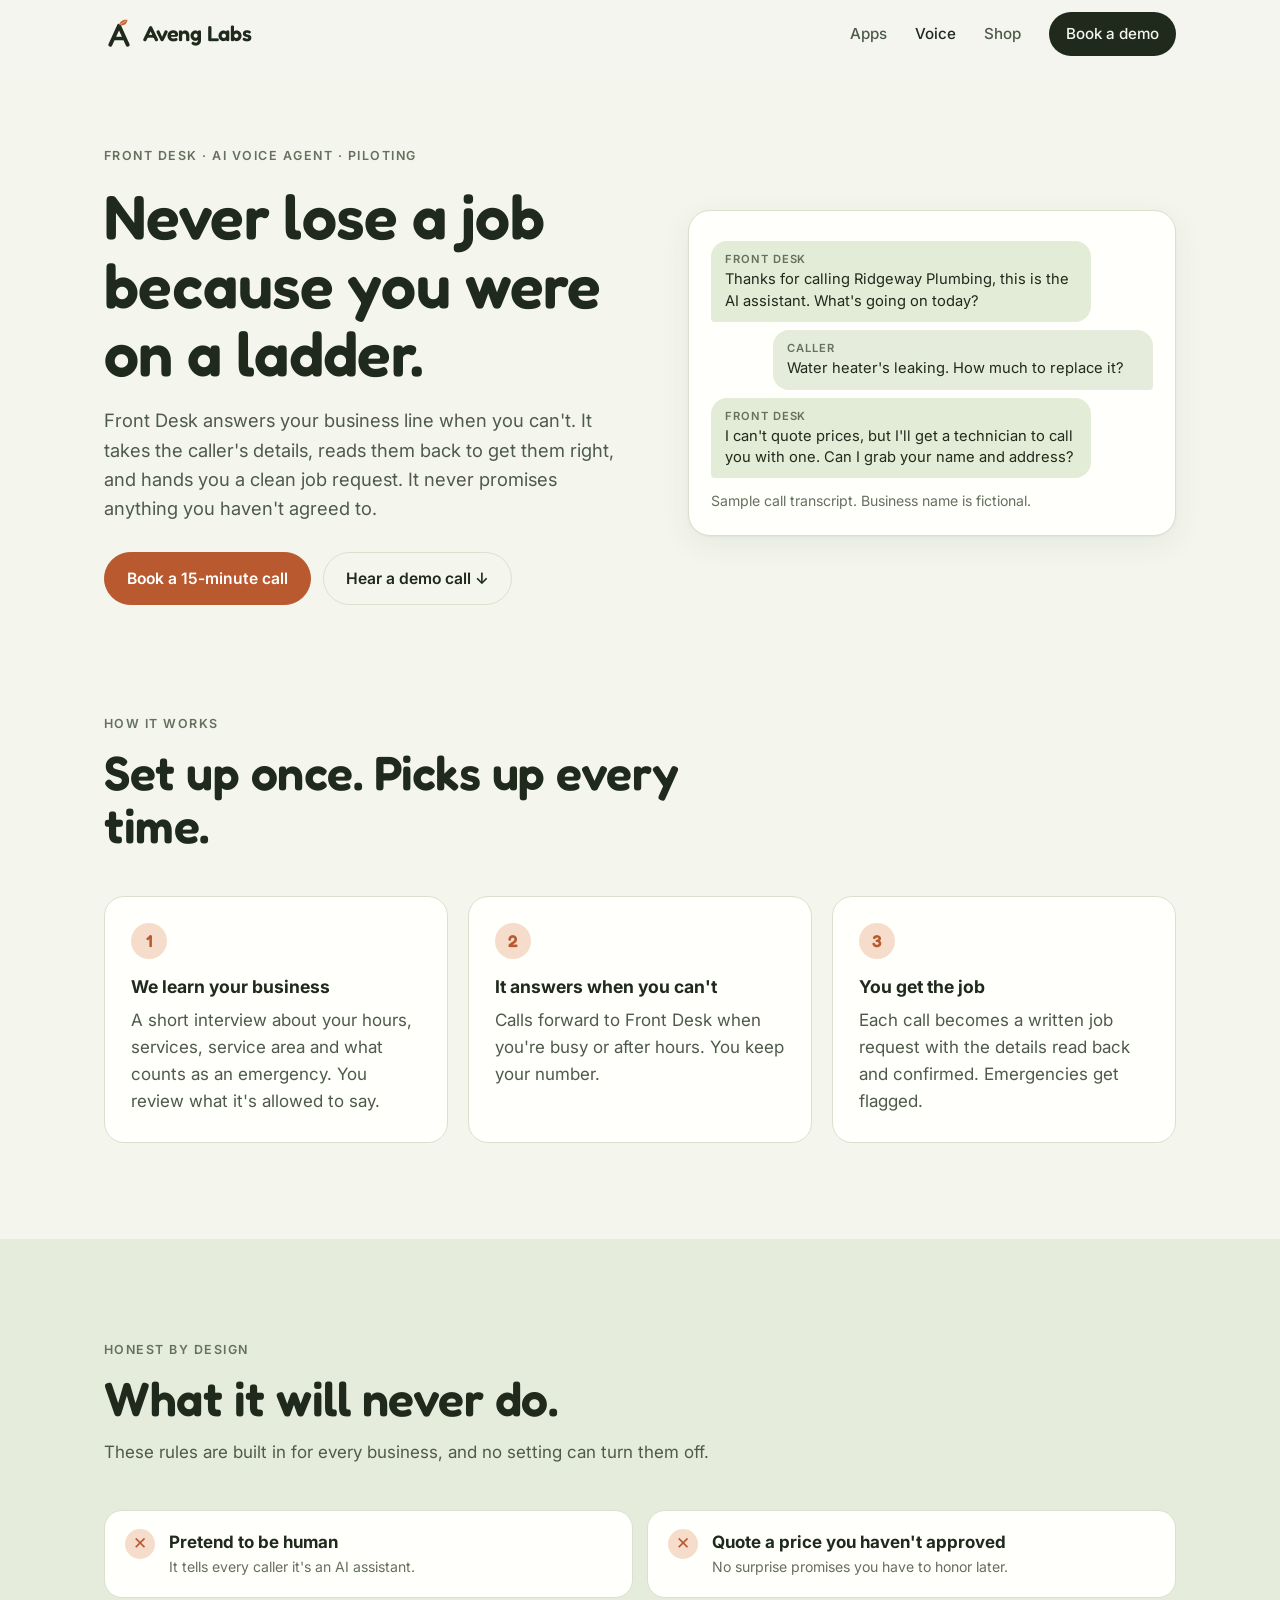
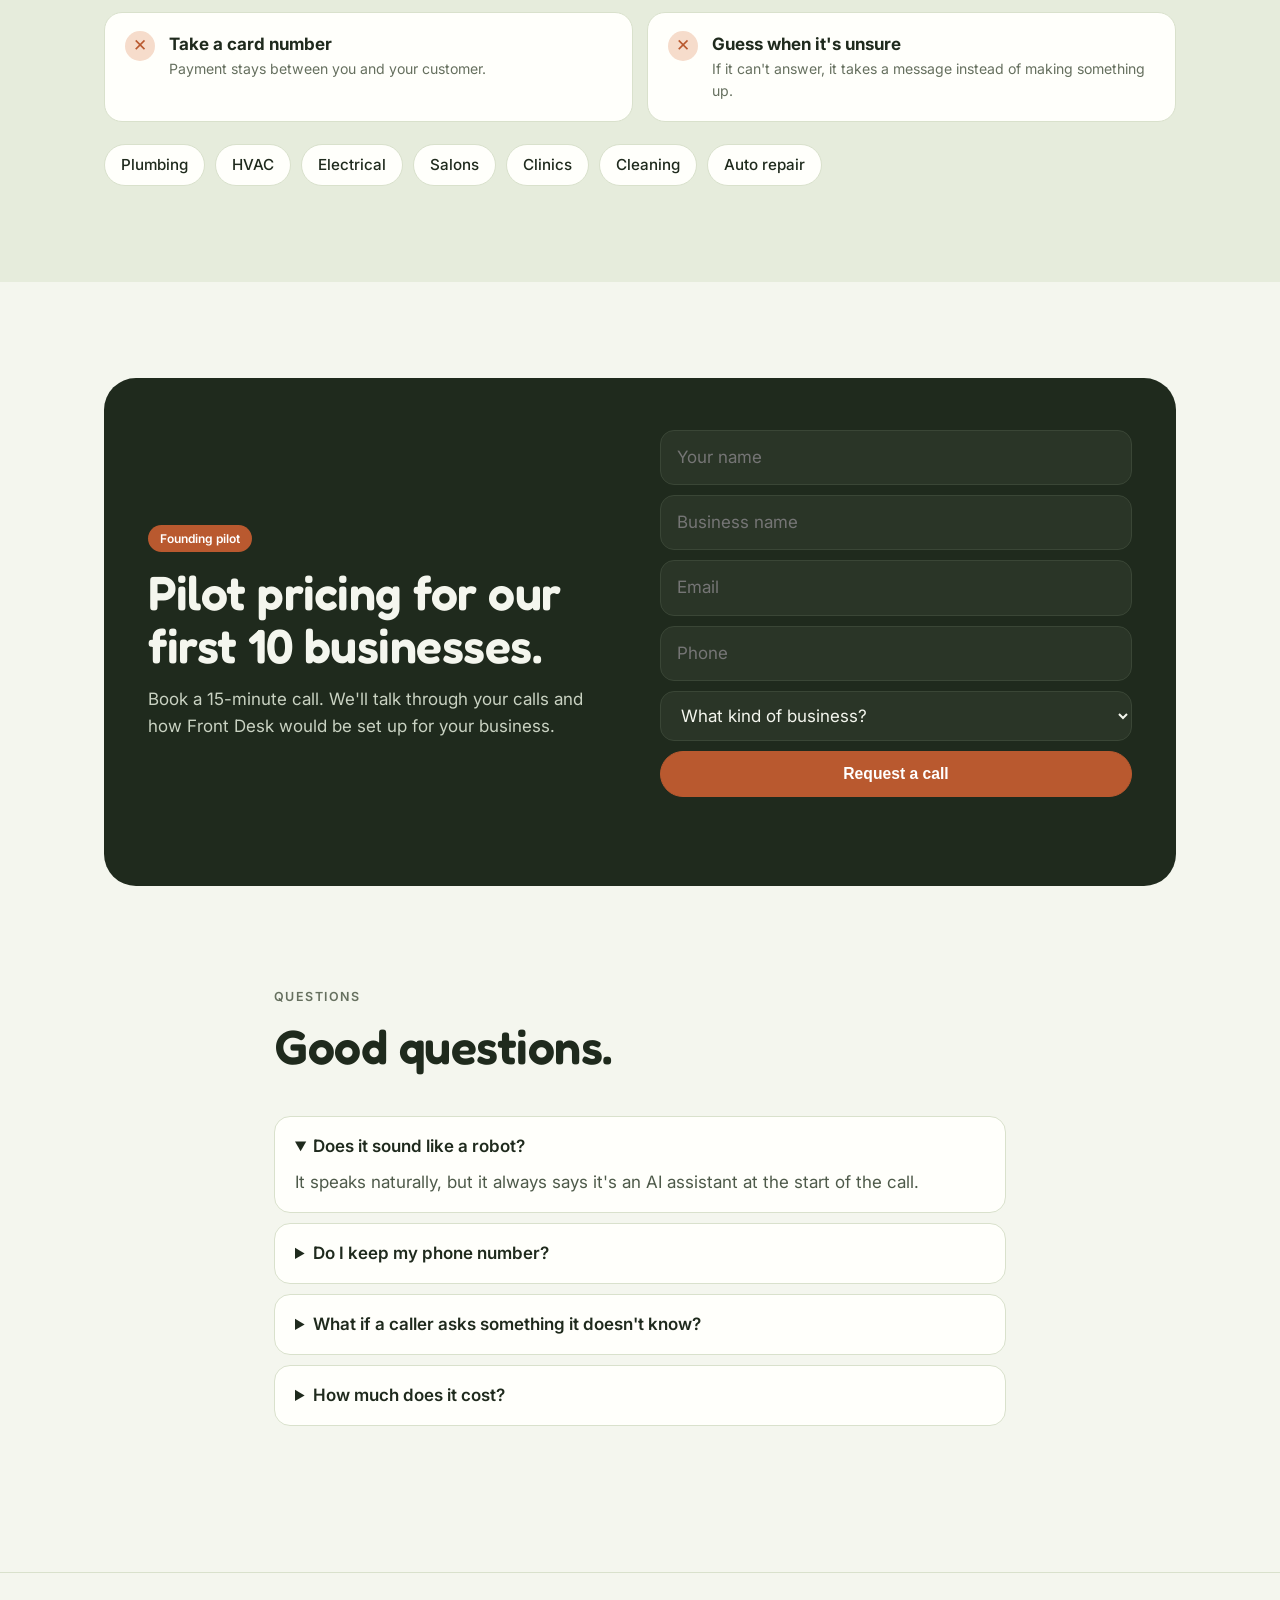
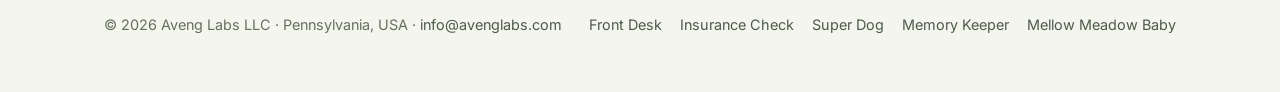
==== commit e413ea96: "Add Memory Keeper as a coming-soon product Home page chip and tile, footer links on every page, and " ====
--- a/apps/front-desk.html
+++ b/apps/front-desk.html
@@ -92,7 +92,7 @@
 <footer>
   <div class="wrap">
     <span>© 2026 Aveng Labs LLC · Pennsylvania, USA · <a href="mailto:info@avenglabs.com">info@avenglabs.com</a></span>
-    <span><a href="front-desk.html">Front Desk</a><a href="insurance-check.html">Insurance Check</a><a href="super-dog.html">Super Dog</a><a href="https://mellowmeadowbaby.com" target="_blank" rel="noopener">Mellow Meadow Baby</a></span>
+    <span><a href="front-desk.html">Front Desk</a><a href="insurance-check.html">Insurance Check</a><a href="super-dog.html">Super Dog</a><a href="memory-keeper.html">Memory Keeper</a><a href="https://mellowmeadowbaby.com" target="_blank" rel="noopener">Mellow Meadow Baby</a></span>
   </div>
 </footer>
 
--- a/styles.css
+++ b/styles.css
@@ -12,6 +12,7 @@
   --t2: #f6dccb;
   --t3: #f3e7b8;
   --dog: #dcecff;
+  --keep: #ecdde4;
   --water: #e3ecd6;
   --warm: #f6dccb;
   --mint: #dfeadb;
@@ -232,10 +233,11 @@
 .hero p.lead { max-width: 620px; }
 .hero h1 { margin-top: 16px; }
 
-/* Four equal previews under the hero, one per product */
-.lineup { display: grid; grid-template-columns: repeat(4, minmax(0, 1fr)); gap: 14px; margin-top: 56px; text-align: left; }
-@media (max-width: 860px) { .lineup { grid-template-columns: repeat(2, minmax(0, 1fr)); } }
-@media (max-width: 420px) { .lineup { grid-template-columns: 1fr; } }
+/* Five equal previews under the hero, one per product: three then two, centred */
+.lineup { display: flex; flex-wrap: wrap; justify-content: center; gap: 14px; margin-top: 56px; text-align: left; }
+.lineup .chip { flex: 0 0 calc((100% - 28px) / 3); }
+@media (max-width: 860px) { .lineup .chip { flex-basis: calc((100% - 14px) / 2); } }
+@media (max-width: 420px) { .lineup .chip { flex-basis: 100%; } }
 .chip { display: flex; align-items: center; gap: 12px; background: var(--card); border: 1px solid var(--line); border-radius: 18px; padding: 10px 14px 10px 10px; text-decoration: none; box-shadow: var(--shadow); transition: transform .2s; min-width: 0; }
 .chip:hover { transform: translateY(-3px); }
 .chip > span { min-width: 0; }
@@ -244,13 +246,13 @@
 .chip .thumb img.pet { width: 82%; height: auto; object-fit: contain; }
 .chip .k { display: block; font-size: .68rem; font-weight: 600; letter-spacing: .1em; text-transform: uppercase; color: var(--ink-3); }
 .chip b { display: block; font-family: "Fredoka", sans-serif; font-size: 1.08rem; line-height: 1.2; }
-.th-desk { background: var(--t1); } .th-check { background: var(--t2); } .th-dog { background: var(--dog); } .th-shop { background: var(--t3); }
+.th-desk { background: var(--t1); } .th-check { background: var(--t2); } .th-dog { background: var(--dog); } .th-shop { background: var(--t3); } .th-keep { background: var(--keep); }
 .mini-wave { display: flex; gap: 3px; align-items: center; height: 30px; }
 .mini-wave i { width: 4px; border-radius: 3px; background: var(--accent); }
 .mini-check { width: 30px; height: 30px; border-radius: 50%; background: var(--accent); color: #fff; display: grid; place-items: center; font-weight: 700; }
 .hero h1 em, .fd-hero h1 em { font-style: normal; color: var(--accent); }
 #shelf { padding-top: 40px; }
-/* Two by two: four tiles, none left alone on a row. */
+/* Two by two; an odd last tile takes the full row. */
 .shelf { display: grid; grid-template-columns: repeat(2, minmax(0, 1fr)); gap: 22px; }
 .shelf .tile:last-child:nth-child(odd) { grid-column: 1 / -1; }
 @media (max-width: 760px) { .shelf { grid-template-columns: 1fr; } }
@@ -269,6 +271,17 @@
 .c-desk .pic { background: var(--t1); } .c-desk .status { background: #cfe6cc; color: #2c5a2a; }
 .c-shop .pic { background: var(--t3); } .c-shop .status { background: #f8e3a3; color: #6d5410; }
 .c-check .pic { background: var(--t2); } .c-check .status { background: var(--t2); color: #7a3a1d; }
+.c-keep .pic { background: var(--keep); } .c-keep .status { background: var(--keep); color: #6b2f47; }
+.c-keep .scene .bub.caller { background: #dcc3cf; }
+.shelf .c-keep .pic.scene { height: auto; min-height: 220px; padding-bottom: 14px; }
+/* The full-row tile lays out side by side on wide screens: sample on the left, words on the right. */
+@media (min-width: 761px) {
+  .shelf .tile:last-child:nth-child(odd) { flex-direction: row; }
+  .shelf .tile:last-child:nth-child(odd) .pic { flex: 1 1 50%; height: auto; min-height: 240px; }
+  .shelf .tile:last-child:nth-child(odd) .pic.scene { padding-bottom: 14px; }
+  .shelf .tile:last-child:nth-child(odd) .body { flex: 1 1 50%; justify-content: center; }
+  .shelf .tile:last-child:nth-child(odd) .go { margin-top: 0; }
+}
 /* Tile scenes: a sample call for Front Desk, a sample note for Insurance Check */
 .shelf .tile .pic.scene { display: block; padding: 22px 26px 0; }
 .scene .bub { font-size: .84rem; margin: 0 0 8px; padding: 8px 12px; box-shadow: 0 1px 2px rgba(40, 50, 30, .06); }
@@ -343,6 +356,10 @@
 [hidden] { display: none !important; }
 .call-top audio { width: 100%; }
 
+/* ---------- Memory Keeper page ---------- */
+.page-line { margin-top: 14px; padding: 14px 16px; border-radius: 14px; background: var(--keep); font-family: Georgia, "Times New Roman", serif; font-size: 1rem; line-height: 1.5; }
+.page-line .who { font-family: "Inter", system-ui, sans-serif; color: #6b2f47; }
+
 /* ---------- Super Dog: more-from row ---------- */
 .buy-note { background: var(--warm); border-radius: 14px; padding: 10px 14px; font-size: .85rem; color: #7a3a1d; text-align: center; }
 .more { display: grid; grid-template-columns: repeat(2, minmax(0, 1fr)); gap: 16px; }
